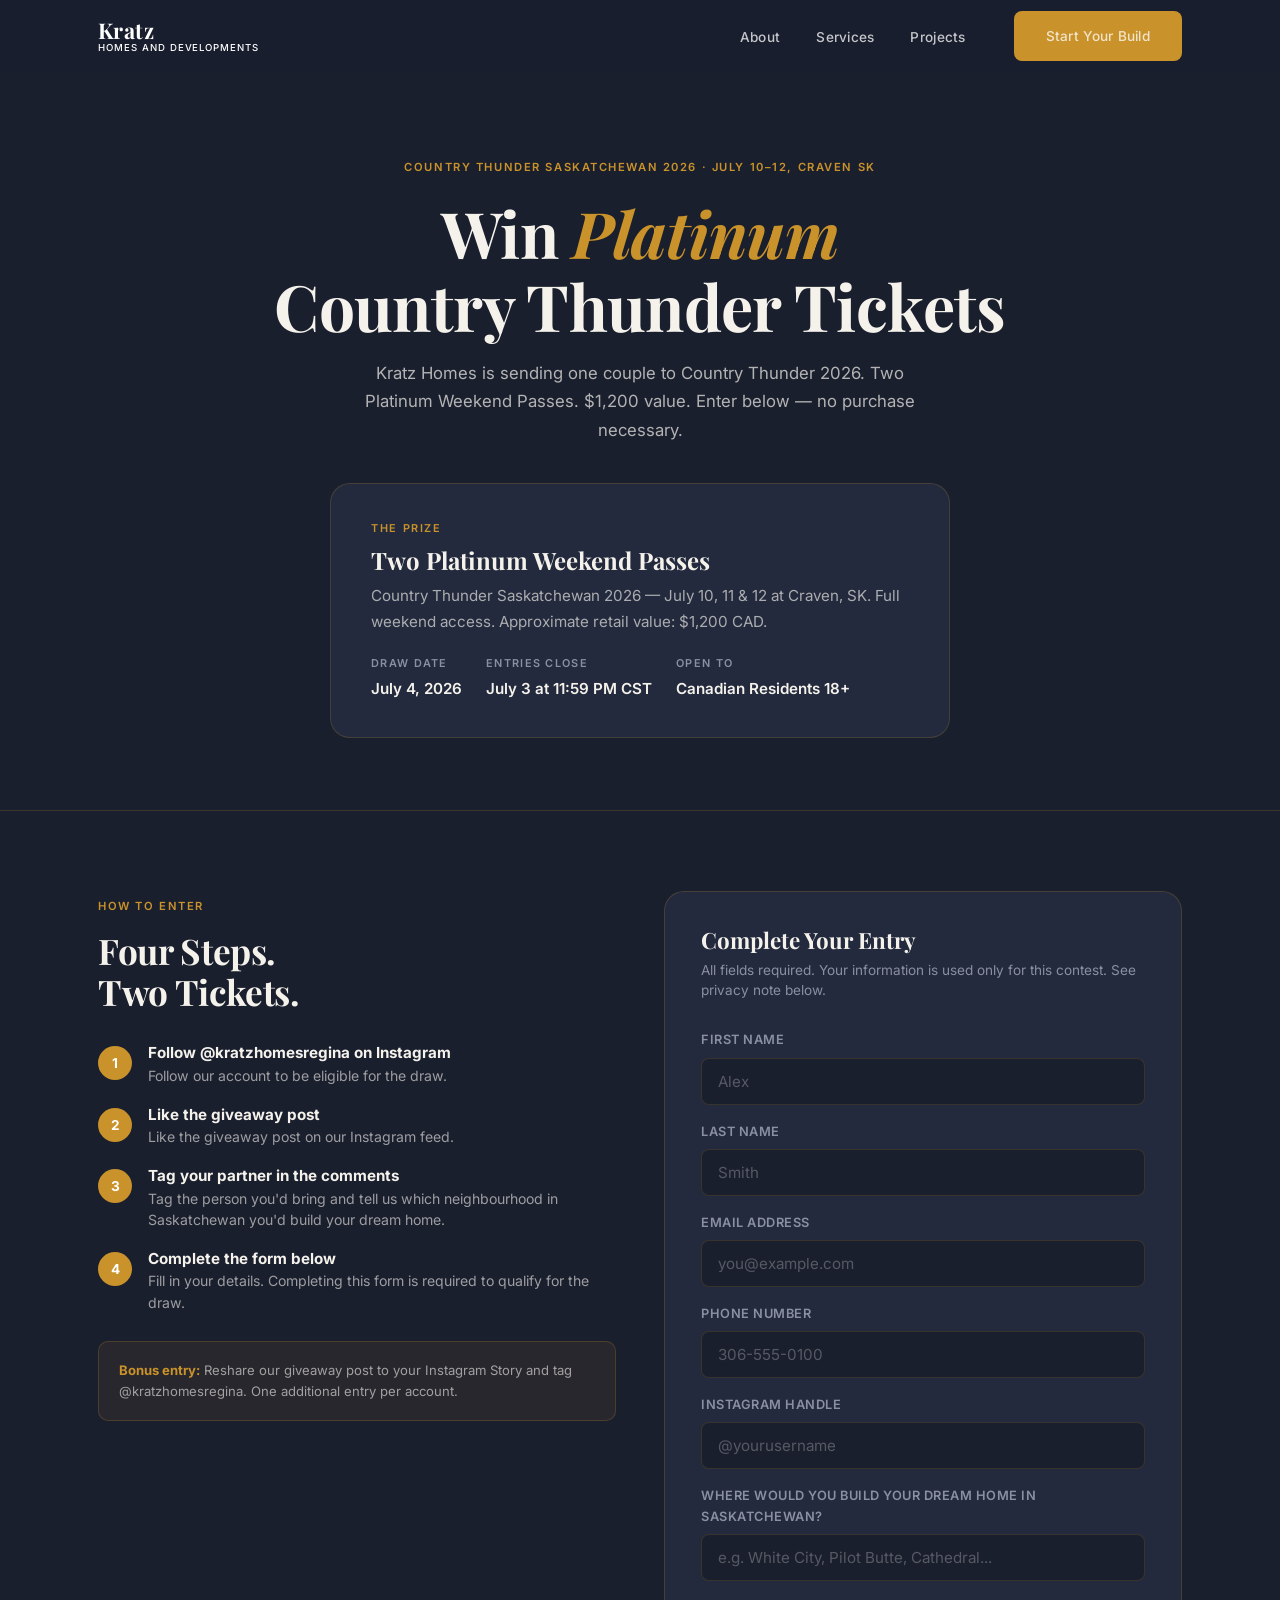
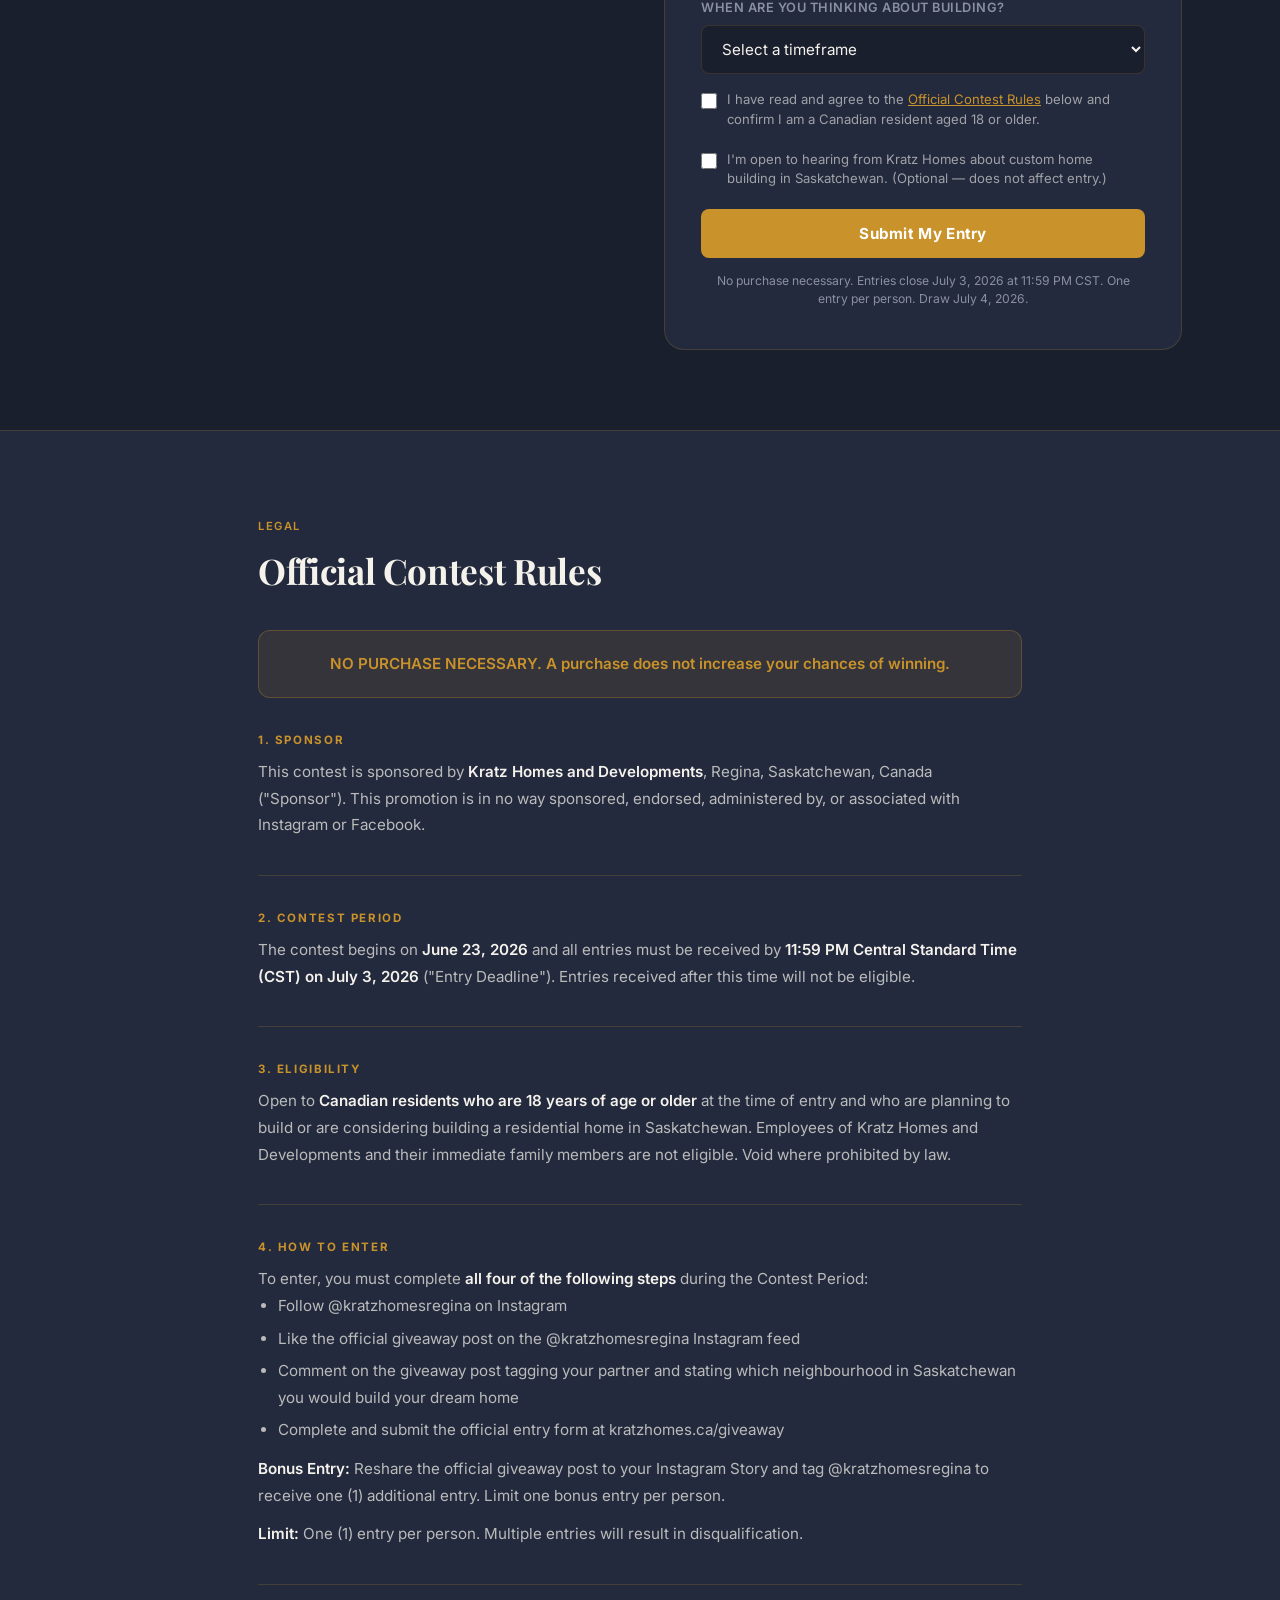
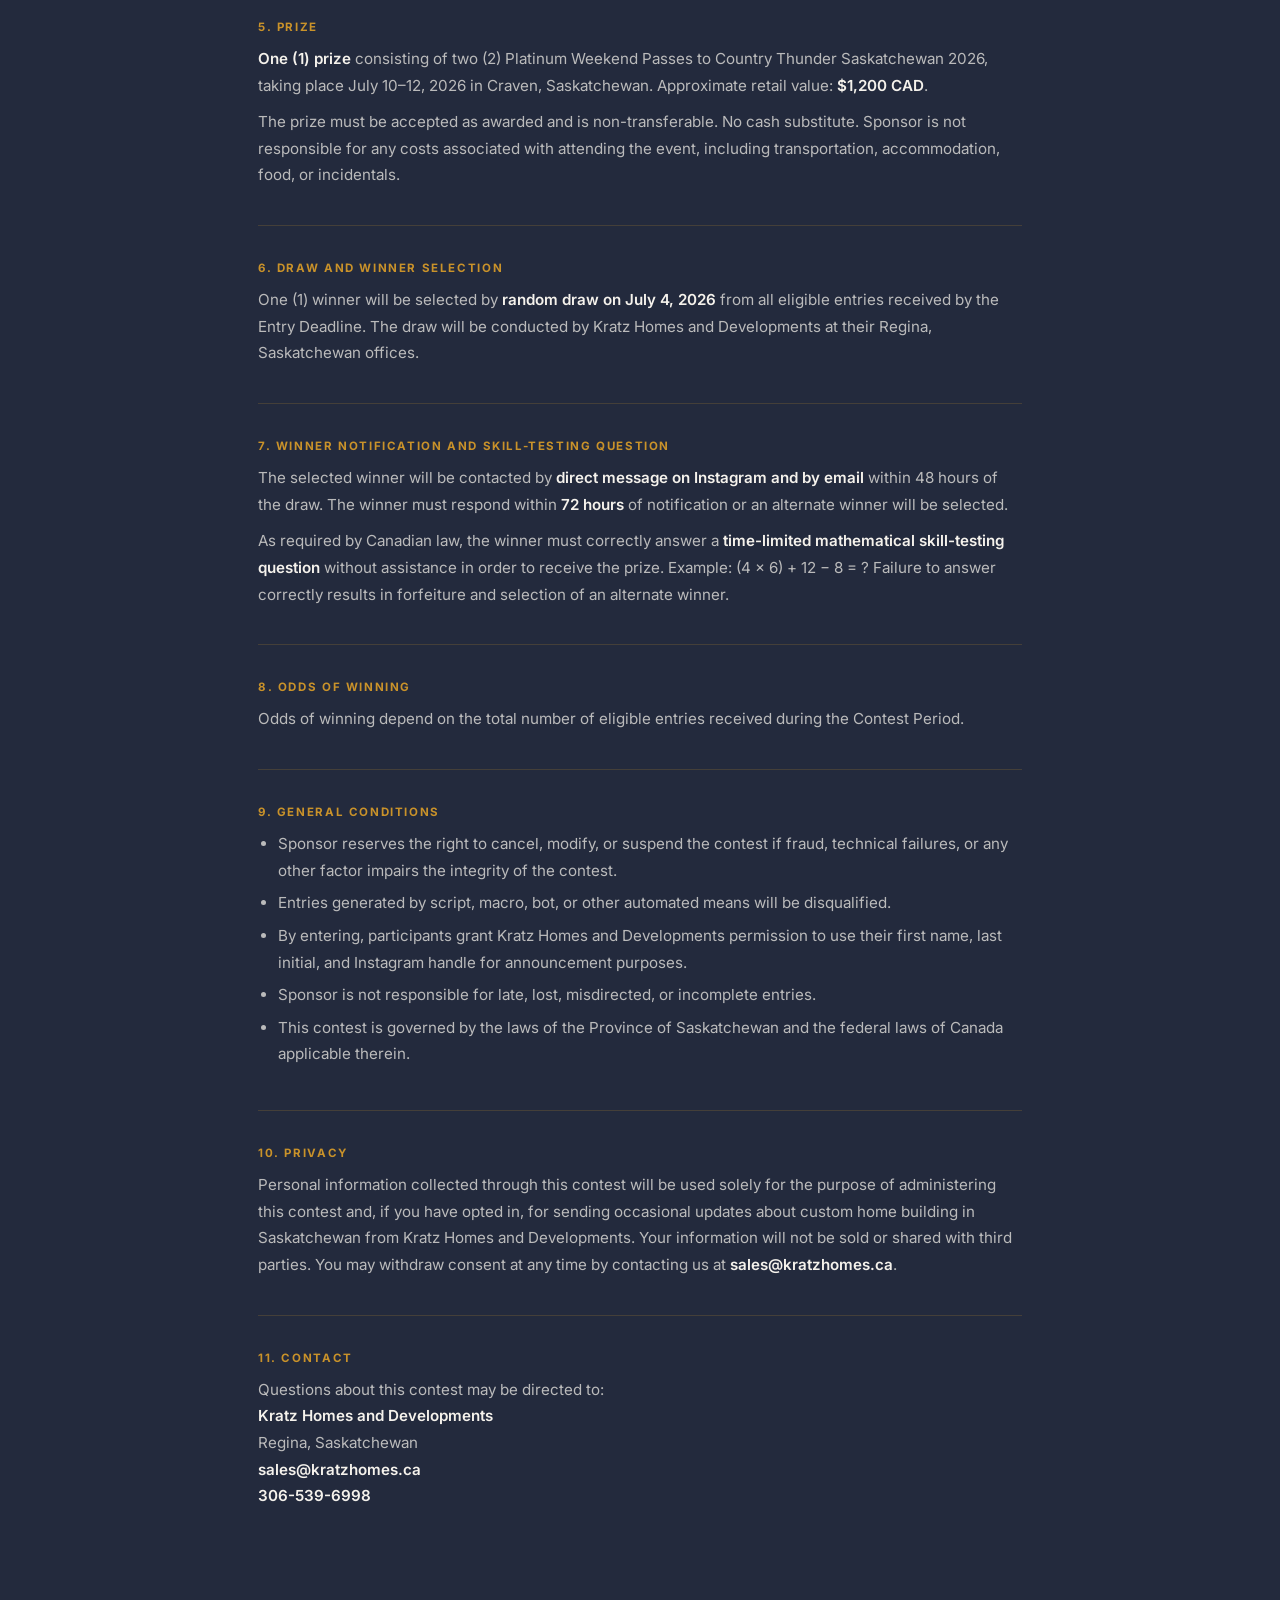
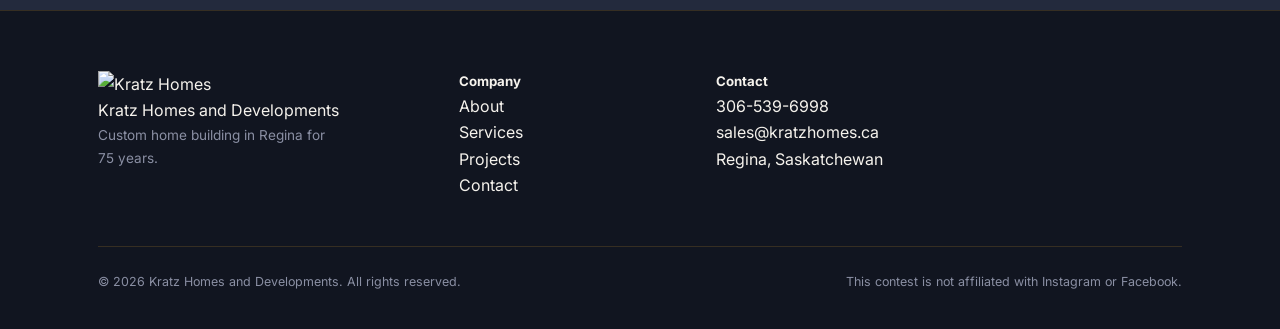
==== giveaway.html @ e19b1f2c "feat: giveaway contest rules page for kratzhomes.ca/giveaway Full Canadian contest rules page for Co" ====
<!DOCTYPE html>
<html lang="en">
<head>
  <meta charset="UTF-8">
  <meta name="viewport" content="width=device-width, initial-scale=1.0">
  <title>Country Thunder Giveaway — Official Contest Rules | Kratz Homes</title>
  <meta name="description" content="Official contest rules for the Kratz Homes Country Thunder 2026 Platinum Ticket Giveaway. Enter for a chance to win two Platinum Weekend Passes to Country Thunder Saskatchewan.">
  <meta name="robots" content="index, follow">
  <link rel="canonical" href="https://kratzhomes.ca/giveaway">

  <!-- Open Graph -->
  <meta property="og:type"        content="website">
  <meta property="og:url"         content="https://kratzhomes.ca/giveaway">
  <meta property="og:title"       content="Win Platinum Country Thunder Tickets — Kratz Homes Giveaway">
  <meta property="og:description" content="Enter for a chance to win two Platinum Weekend Passes to Country Thunder Saskatchewan 2026. Draw July 4. Open to anyone planning to build in Saskatchewan, 18+.">

  <!-- Fonts -->
  <link rel="preconnect" href="https://fonts.googleapis.com">
  <link rel="preconnect" href="https://fonts.gstatic.com" crossorigin>
  <link href="https://fonts.googleapis.com/css2?family=Playfair+Display:ital,wght@0,400;0,700;1,400&family=Inter:wght@400;500;600;700&display=swap" rel="stylesheet">

  <link rel="stylesheet" href="css/style.css">

  <style>
    /* ── PAGE-SPECIFIC OVERRIDES ── */

    .giveaway-hero {
      padding: calc(var(--nav-h) + 80px) 0 72px;
      background: var(--bg-dark);
      text-align: center;
      border-bottom: 1px solid var(--border-dark);
    }

    .giveaway-hero .eyebrow { margin-bottom: 1.2rem; }

    .giveaway-hero h1 {
      font-size: clamp(2.4rem, 5vw, 4rem);
      color: var(--text-light);
      margin-bottom: 1rem;
    }

    .giveaway-hero h1 em {
      color: var(--accent);
      font-style: italic;
    }

    .giveaway-hero .hero-sub {
      color: rgba(245, 242, 236, 0.7);
      max-width: 560px;
      margin: 0 auto 2.4rem;
      font-size: 1.05rem;
    }

    .prize-card {
      background: var(--bg-mid);
      border: 1px solid var(--border-dark);
      border-radius: var(--radius-lg);
      padding: 36px 40px;
      max-width: 620px;
      margin: 0 auto 0;
      text-align: left;
    }

    .prize-card-label {
      font-size: 0.68rem;
      font-weight: 600;
      letter-spacing: 0.15em;
      text-transform: uppercase;
      color: var(--accent);
      margin-bottom: 0.6rem;
    }

    .prize-card h3 {
      font-family: var(--font-serif);
      font-size: 1.5rem;
      color: var(--text-light);
      margin-bottom: 0.5rem;
    }

    .prize-card p {
      color: rgba(245, 242, 236, 0.65);
      font-size: 0.95rem;
      margin-bottom: 0;
    }

    .prize-meta {
      display: flex;
      gap: 24px;
      margin-top: 20px;
      flex-wrap: wrap;
    }

    .prize-meta-item {
      display: flex;
      flex-direction: column;
      gap: 3px;
    }

    .prize-meta-item .label {
      font-size: 0.68rem;
      font-weight: 600;
      letter-spacing: 0.12em;
      text-transform: uppercase;
      color: var(--text-muted);
    }

    .prize-meta-item .value {
      font-size: 0.95rem;
      font-weight: 600;
      color: var(--text-light);
    }

    /* ── ENTRY SECTION ── */

    .entry-section {
      padding: 80px 0;
      background: var(--bg-dark);
    }

    .entry-grid {
      display: grid;
      grid-template-columns: 1fr 1fr;
      gap: 48px;
      align-items: start;
    }

    @media (max-width: 700px) {
      .entry-grid { grid-template-columns: 1fr; gap: 40px; }
    }

    .entry-steps { }

    .entry-steps h2 {
      font-size: clamp(1.6rem, 3vw, 2.2rem);
      margin-bottom: 2rem;
    }

    .step-list {
      display: flex;
      flex-direction: column;
      gap: 20px;
    }

    .step-item {
      display: flex;
      gap: 16px;
      align-items: flex-start;
    }

    .step-num {
      width: 34px;
      height: 34px;
      border-radius: 50%;
      background: var(--accent);
      color: white;
      font-size: 0.85rem;
      font-weight: 700;
      display: flex;
      align-items: center;
      justify-content: center;
      flex-shrink: 0;
      margin-top: 2px;
    }

    .step-text h4 {
      font-size: 0.95rem;
      font-weight: 700;
      color: var(--text-light);
      margin-bottom: 3px;
    }

    .step-text p {
      font-size: 0.88rem;
      color: rgba(245, 242, 236, 0.6);
      line-height: 1.5;
    }

    /* ── FORM ── */

    .entry-form-wrap {
      background: var(--bg-mid);
      border: 1px solid var(--border-dark);
      border-radius: var(--radius-lg);
      padding: 36px 36px 40px;
    }

    .entry-form-wrap h3 {
      font-family: var(--font-serif);
      font-size: 1.4rem;
      color: var(--text-light);
      margin-bottom: 0.4rem;
    }

    .entry-form-wrap .form-sub {
      font-size: 0.85rem;
      color: var(--text-muted);
      margin-bottom: 1.8rem;
      line-height: 1.5;
    }

    .form-row {
      margin-bottom: 16px;
    }

    .form-row label {
      display: block;
      font-size: 0.8rem;
      font-weight: 600;
      letter-spacing: 0.04em;
      text-transform: uppercase;
      color: var(--text-muted);
      margin-bottom: 7px;
    }

    .form-row input,
    .form-row select,
    .form-row textarea {
      width: 100%;
      padding: 13px 16px;
      background: var(--bg-dark);
      border: 1px solid rgba(201, 146, 42, 0.18);
      border-radius: 8px;
      color: var(--text-light);
      font-family: var(--font-sans);
      font-size: 0.95rem;
      transition: border-color 0.2s;
      outline: none;
    }

    .form-row input:focus,
    .form-row select:focus,
    .form-row textarea:focus {
      border-color: var(--accent);
    }

    .form-row input::placeholder,
    .form-row textarea::placeholder {
      color: rgba(245, 242, 236, 0.28);
    }

    .form-row select option {
      background: var(--bg-dark);
      color: var(--text-light);
    }

    .form-row textarea {
      resize: vertical;
      min-height: 80px;
    }

    .form-check {
      display: flex;
      align-items: flex-start;
      gap: 10px;
      margin-bottom: 20px;
      margin-top: 4px;
    }

    .form-check input[type="checkbox"] {
      width: 16px;
      height: 16px;
      flex-shrink: 0;
      margin-top: 3px;
      accent-color: var(--accent);
    }

    .form-check label {
      font-size: 0.82rem;
      color: rgba(245, 242, 236, 0.6);
      line-height: 1.5;
      cursor: pointer;
    }

    .form-check label a {
      color: var(--accent);
      text-decoration: underline;
    }

    .form-submit {
      width: 100%;
      padding: 15px 24px;
      background: var(--accent);
      color: white;
      border-radius: 8px;
      font-family: var(--font-sans);
      font-size: 0.95rem;
      font-weight: 700;
      letter-spacing: 0.02em;
      cursor: pointer;
      border: none;
      transition: background 0.2s, transform 0.15s;
    }

    .form-submit:hover {
      background: var(--accent-dark);
      transform: translateY(-1px);
    }

    .form-disclaimer {
      font-size: 0.76rem;
      color: var(--text-muted);
      text-align: center;
      margin-top: 14px;
      line-height: 1.5;
    }

    /* ── RULES SECTION ── */

    .rules-section {
      padding: 80px 0 100px;
      background: var(--bg-mid);
      border-top: 1px solid var(--border-dark);
    }

    .rules-section h2 {
      font-size: clamp(1.6rem, 3vw, 2.2rem);
      margin-bottom: 2.4rem;
    }

    .rules-block {
      display: flex;
      flex-direction: column;
      gap: 36px;
    }

    .rule {
      padding-bottom: 36px;
      border-bottom: 1px solid var(--border-dark);
    }

    .rule:last-child {
      border-bottom: none;
      padding-bottom: 0;
    }

    .rule h4 {
      font-size: 0.72rem;
      font-weight: 700;
      letter-spacing: 0.14em;
      text-transform: uppercase;
      color: var(--accent);
      margin-bottom: 0.75rem;
    }

    .rule p,
    .rule ul {
      font-size: 0.95rem;
      color: rgba(245, 242, 236, 0.72);
      line-height: 1.75;
    }

    .rule ul {
      padding-left: 20px;
      list-style: disc;
    }

    .rule ul li { margin-bottom: 6px; }

    .rule strong {
      color: var(--text-light);
      font-weight: 600;
    }

    .no-purchase-banner {
      background: rgba(201, 146, 42, 0.1);
      border: 1px solid rgba(201, 146, 42, 0.3);
      border-radius: var(--radius);
      padding: 20px 24px;
      margin-bottom: 36px;
      text-align: center;
    }

    .no-purchase-banner p {
      font-size: 0.95rem;
      font-weight: 600;
      color: var(--accent);
      margin: 0;
    }
  </style>
</head>
<body>

<!-- ─── NAV ─────────────────────────────────────────────────────────────────── -->
<nav id="nav">
  <div class="nav-inner">
    <a href="index.html" class="nav-logo">
      <img src="images/logo-pyramid.png" alt="Kratz Homes" class="nav-logo-img">
      <div class="nav-logo-text">
        <span class="nav-logo-primary" style="color:white">Kratz</span>
        <span class="nav-logo-secondary" style="color:white">Homes and Developments</span>
      </div>
    </a>
    <ul class="nav-links">
      <li><a href="about.html">About</a></li>
      <li><a href="services.html">Services</a></li>
      <li><a href="projects.html">Projects</a></li>
      <li><a href="contact.html" class="btn btn--primary nav-cta">Start Your Build</a></li>
    </ul>
    <button class="hamburger" id="hamburger" aria-label="Menu">
      <span></span><span></span><span></span>
    </button>
  </div>
</nav>
<div class="mobile-menu" id="mobileMenu">
  <a href="about.html">About</a>
  <a href="services.html">Services</a>
  <a href="projects.html">Projects</a>
  <a href="contact.html" class="btn btn--primary">Start Your Build</a>
</div>

<!-- ─── HERO ─────────────────────────────────────────────────────────────────── -->
<section class="giveaway-hero">
  <div class="container">
    <div class="eyebrow">Country Thunder Saskatchewan 2026 · July 10–12, Craven SK</div>
    <h1>Win <em>Platinum</em><br>Country Thunder Tickets</h1>
    <p class="hero-sub">Kratz Homes is sending one couple to Country Thunder 2026. Two Platinum Weekend Passes. $1,200 value. Enter below — no purchase necessary.</p>

    <div class="prize-card">
      <div class="prize-card-label">The Prize</div>
      <h3>Two Platinum Weekend Passes</h3>
      <p>Country Thunder Saskatchewan 2026 — July 10, 11 &amp; 12 at Craven, SK. Full weekend access. Approximate retail value: $1,200 CAD.</p>
      <div class="prize-meta">
        <div class="prize-meta-item">
          <span class="label">Draw Date</span>
          <span class="value">July 4, 2026</span>
        </div>
        <div class="prize-meta-item">
          <span class="label">Entries Close</span>
          <span class="value">July 3 at 11:59 PM CST</span>
        </div>
        <div class="prize-meta-item">
          <span class="label">Open To</span>
          <span class="value">Canadian Residents 18+</span>
        </div>
      </div>
    </div>
  </div>
</section>

<!-- ─── ENTRY SECTION ─────────────────────────────────────────────────────────── -->
<section class="entry-section">
  <div class="container">
    <div class="entry-grid">

      <div class="entry-steps">
        <div class="eyebrow">How to Enter</div>
        <h2>Four Steps.<br>Two Tickets.</h2>
        <div class="step-list">
          <div class="step-item">
            <div class="step-num">1</div>
            <div class="step-text">
              <h4>Follow @kratzhomesregina on Instagram</h4>
              <p>Follow our account to be eligible for the draw.</p>
            </div>
          </div>
          <div class="step-item">
            <div class="step-num">2</div>
            <div class="step-text">
              <h4>Like the giveaway post</h4>
              <p>Like the giveaway post on our Instagram feed.</p>
            </div>
          </div>
          <div class="step-item">
            <div class="step-num">3</div>
            <div class="step-text">
              <h4>Tag your partner in the comments</h4>
              <p>Tag the person you'd bring and tell us which neighbourhood in Saskatchewan you'd build your dream home.</p>
            </div>
          </div>
          <div class="step-item">
            <div class="step-num">4</div>
            <div class="step-text">
              <h4>Complete the form below</h4>
              <p>Fill in your details. Completing this form is required to qualify for the draw.</p>
            </div>
          </div>
        </div>

        <div style="margin-top: 28px; padding: 18px 20px; background: rgba(201,146,42,0.08); border: 1px solid rgba(201,146,42,0.22); border-radius: 10px;">
          <p style="font-size: 0.82rem; color: rgba(245,242,236,0.6); margin: 0; line-height: 1.6;">
            <strong style="color: var(--accent);">Bonus entry:</strong> Reshare our giveaway post to your Instagram Story and tag @kratzhomesregina. One additional entry per account.
          </p>
        </div>
      </div>

      <div class="entry-form-wrap">
        <h3>Complete Your Entry</h3>
        <p class="form-sub">All fields required. Your information is used only for this contest. See privacy note below.</p>

        <form id="giveawayForm" action="#" method="POST">
          <div class="form-row">
            <label for="firstName">First Name</label>
            <input type="text" id="firstName" name="firstName" placeholder="Alex" required>
          </div>
          <div class="form-row">
            <label for="lastName">Last Name</label>
            <input type="text" id="lastName" name="lastName" placeholder="Smith" required>
          </div>
          <div class="form-row">
            <label for="email">Email Address</label>
            <input type="email" id="email" name="email" placeholder="you@example.com" required>
          </div>
          <div class="form-row">
            <label for="phone">Phone Number</label>
            <input type="tel" id="phone" name="phone" placeholder="306-555-0100">
          </div>
          <div class="form-row">
            <label for="instagram">Instagram Handle</label>
            <input type="text" id="instagram" name="instagram" placeholder="@yourusername" required>
          </div>
          <div class="form-row">
            <label for="neighbourhood">Where would you build your dream home in Saskatchewan?</label>
            <input type="text" id="neighbourhood" name="neighbourhood" placeholder="e.g. White City, Pilot Butte, Cathedral..." required>
          </div>
          <div class="form-row">
            <label for="buildTimeline">When are you thinking about building?</label>
            <select id="buildTimeline" name="buildTimeline" required>
              <option value="" disabled selected>Select a timeframe</option>
              <option value="within-1-year">Within the next year</option>
              <option value="1-2-years">1–2 years</option>
              <option value="2-5-years">2–5 years</option>
              <option value="exploring">Just exploring for now</option>
              <option value="relocating">Planning to relocate to Saskatchewan</option>
            </select>
          </div>

          <div class="form-check">
            <input type="checkbox" id="rules" name="rules" required>
            <label for="rules">I have read and agree to the <a href="#contest-rules">Official Contest Rules</a> below and confirm I am a Canadian resident aged 18 or older.</label>
          </div>

          <div class="form-check">
            <input type="checkbox" id="comms" name="comms">
            <label for="comms">I'm open to hearing from Kratz Homes about custom home building in Saskatchewan. (Optional — does not affect entry.)</label>
          </div>

          <button type="submit" class="form-submit">Submit My Entry</button>
          <p class="form-disclaimer">No purchase necessary. Entries close July 3, 2026 at 11:59 PM CST. One entry per person. Draw July 4, 2026.</p>
        </form>
      </div>

    </div>
  </div>
</section>

<!-- ─── OFFICIAL RULES ─────────────────────────────────────────────────────────── -->
<section class="rules-section" id="contest-rules">
  <div class="container--narrow">

    <div class="eyebrow">Legal</div>
    <h2>Official Contest Rules</h2>

    <div class="no-purchase-banner">
      <p>NO PURCHASE NECESSARY. A purchase does not increase your chances of winning.</p>
    </div>

    <div class="rules-block">

      <div class="rule">
        <h4>1. Sponsor</h4>
        <p>This contest is sponsored by <strong>Kratz Homes and Developments</strong>, Regina, Saskatchewan, Canada ("Sponsor"). This promotion is in no way sponsored, endorsed, administered by, or associated with Instagram or Facebook.</p>
      </div>

      <div class="rule">
        <h4>2. Contest Period</h4>
        <p>The contest begins on <strong>June 23, 2026</strong> and all entries must be received by <strong>11:59 PM Central Standard Time (CST) on July 3, 2026</strong> ("Entry Deadline"). Entries received after this time will not be eligible.</p>
      </div>

      <div class="rule">
        <h4>3. Eligibility</h4>
        <p>Open to <strong>Canadian residents who are 18 years of age or older</strong> at the time of entry and who are planning to build or are considering building a residential home in Saskatchewan. Employees of Kratz Homes and Developments and their immediate family members are not eligible. Void where prohibited by law.</p>
      </div>

      <div class="rule">
        <h4>4. How to Enter</h4>
        <p>To enter, you must complete <strong>all four of the following steps</strong> during the Contest Period:</p>
        <ul>
          <li>Follow @kratzhomesregina on Instagram</li>
          <li>Like the official giveaway post on the @kratzhomesregina Instagram feed</li>
          <li>Comment on the giveaway post tagging your partner and stating which neighbourhood in Saskatchewan you would build your dream home</li>
          <li>Complete and submit the official entry form at kratzhomes.ca/giveaway</li>
        </ul>
        <p style="margin-top:12px;"><strong>Bonus Entry:</strong> Reshare the official giveaway post to your Instagram Story and tag @kratzhomesregina to receive one (1) additional entry. Limit one bonus entry per person.</p>
        <p style="margin-top:12px;"><strong>Limit:</strong> One (1) entry per person. Multiple entries will result in disqualification.</p>
      </div>

      <div class="rule">
        <h4>5. Prize</h4>
        <p><strong>One (1) prize</strong> consisting of two (2) Platinum Weekend Passes to Country Thunder Saskatchewan 2026, taking place July 10–12, 2026 in Craven, Saskatchewan. Approximate retail value: <strong>$1,200 CAD</strong>.</p>
        <p style="margin-top:10px;">The prize must be accepted as awarded and is non-transferable. No cash substitute. Sponsor is not responsible for any costs associated with attending the event, including transportation, accommodation, food, or incidentals.</p>
      </div>

      <div class="rule">
        <h4>6. Draw and Winner Selection</h4>
        <p>One (1) winner will be selected by <strong>random draw on July 4, 2026</strong> from all eligible entries received by the Entry Deadline. The draw will be conducted by Kratz Homes and Developments at their Regina, Saskatchewan offices.</p>
      </div>

      <div class="rule">
        <h4>7. Winner Notification and Skill-Testing Question</h4>
        <p>The selected winner will be contacted by <strong>direct message on Instagram and by email</strong> within 48 hours of the draw. The winner must respond within <strong>72 hours</strong> of notification or an alternate winner will be selected.</p>
        <p style="margin-top:10px;">As required by Canadian law, the winner must correctly answer a <strong>time-limited mathematical skill-testing question</strong> without assistance in order to receive the prize. Example: (4 × 6) + 12 − 8 = ? Failure to answer correctly results in forfeiture and selection of an alternate winner.</p>
      </div>

      <div class="rule">
        <h4>8. Odds of Winning</h4>
        <p>Odds of winning depend on the total number of eligible entries received during the Contest Period.</p>
      </div>

      <div class="rule">
        <h4>9. General Conditions</h4>
        <ul>
          <li>Sponsor reserves the right to cancel, modify, or suspend the contest if fraud, technical failures, or any other factor impairs the integrity of the contest.</li>
          <li>Entries generated by script, macro, bot, or other automated means will be disqualified.</li>
          <li>By entering, participants grant Kratz Homes and Developments permission to use their first name, last initial, and Instagram handle for announcement purposes.</li>
          <li>Sponsor is not responsible for late, lost, misdirected, or incomplete entries.</li>
          <li>This contest is governed by the laws of the Province of Saskatchewan and the federal laws of Canada applicable therein.</li>
        </ul>
      </div>

      <div class="rule">
        <h4>10. Privacy</h4>
        <p>Personal information collected through this contest will be used solely for the purpose of administering this contest and, if you have opted in, for sending occasional updates about custom home building in Saskatchewan from Kratz Homes and Developments. Your information will not be sold or shared with third parties. You may withdraw consent at any time by contacting us at <strong>sales@kratzhomes.ca</strong>.</p>
      </div>

      <div class="rule">
        <h4>11. Contact</h4>
        <p>Questions about this contest may be directed to:<br>
        <strong>Kratz Homes and Developments</strong><br>
        Regina, Saskatchewan<br>
        <strong>sales@kratzhomes.ca</strong><br>
        <strong>306-539-6998</strong></p>
      </div>

    </div>
  </div>
</section>

<!-- ─── FOOTER ─────────────────────────────────────────────────────────────────── -->
<footer class="footer">
  <div class="container">
    <div class="footer-grid">
      <div class="footer-brand">
        <a href="index.html" class="footer-logo-link">
          <img src="images/logo-pyramid.png" alt="Kratz Homes" class="footer-logo-img">
          <div class="footer-logo-text">
            <span class="footer-logo-primary">Kratz</span>
            <span class="footer-logo-secondary">Homes and Developments</span>
          </div>
        </a>
        <p class="footer-tagline">Custom home building in Regina for 75 years.</p>
      </div>
      <div class="footer-links">
        <h5>Company</h5>
        <ul>
          <li><a href="about.html">About</a></li>
          <li><a href="services.html">Services</a></li>
          <li><a href="projects.html">Projects</a></li>
          <li><a href="contact.html">Contact</a></li>
        </ul>
      </div>
      <div class="footer-links">
        <h5>Contact</h5>
        <ul>
          <li><a href="tel:+13065396998">306-539-6998</a></li>
          <li><a href="mailto:sales@kratzhomes.ca">sales@kratzhomes.ca</a></li>
          <li>Regina, Saskatchewan</li>
        </ul>
      </div>
    </div>
    <div class="footer-bottom">
      <p>&copy; 2026 Kratz Homes and Developments. All rights reserved.</p>
      <p>This contest is not affiliated with Instagram or Facebook.</p>
    </div>
  </div>
</footer>

<script src="js/main.js"></script>
</body>
</html>
---- css/style.css ----
/* ─── GOOGLE FONTS ─────────────────────────────────────────────────────────── */
@import url('https://fonts.googleapis.com/css2?family=Playfair+Display:ital,wght@0,400;0,700;1,400&family=Inter:wght@400;500;600;700&display=swap');

/* ─── CSS VARIABLES ─────────────────────────────────────────────────────────── */
:root {
  --bg-dark:      #1A1F2E;
  --bg-mid:       #232A3D;
  --bg-light:     #F5F2EC;
  --bg-white:     #ffffff;
  --accent:       #C9922A;
  --accent-dark:  #A87420;
  --accent-light: rgba(201, 146, 42, 0.12);
  --text-dark:    #1A1F2E;
  --text-light:   #F5F2EC;
  --text-muted:   #8A8FA3;
  --text-muted-lt:#6B6760;
  --border-dark:  rgba(201, 146, 42, 0.2);
  --border-light: #E5E1DB;
  --shadow-sm:    0 1px 4px rgba(0,0,0,0.08);
  --shadow-md:    0 4px 16px rgba(0,0,0,0.10);
  --shadow-lg:    0 8px 32px rgba(0,0,0,0.14);
  --font-serif:   'Playfair Display', Georgia, serif;
  --font-sans:    'Inter', system-ui, -apple-system, sans-serif;
  --nav-h:        72px;
  --radius:       12px;
  --radius-lg:    20px;
}

/* ─── RESET ─────────────────────────────────────────────────────────────────── */
*, *::before, *::after { box-sizing: border-box; margin: 0; padding: 0; }
html { scroll-behavior: smooth; font-size: 16px; }
body {
  font-family: var(--font-sans);
  background: var(--bg-dark);
  color: var(--text-light);
  line-height: 1.65;
  overflow-x: hidden;
}
img { display: block; max-width: 100%; height: auto; }
a { color: inherit; text-decoration: none; }
ul { list-style: none; }
button { border: none; background: none; cursor: pointer; font-family: inherit; }

/* ─── TYPOGRAPHY ─────────────────────────────────────────────────────────────── */
h1, h2, h3, h4 { font-family: var(--font-serif); line-height: 1.15; font-weight: 700; }
h1 { font-size: clamp(2.8rem, 6vw, 5.2rem); letter-spacing: -0.01em; }
h2 { font-size: clamp(2rem, 4vw, 3rem); letter-spacing: -0.01em; }
h3 { font-size: clamp(1.3rem, 2.5vw, 1.75rem); }
h4 { font-size: 1.1rem; font-family: var(--font-sans); font-weight: 700; }
p  { font-size: 1rem; line-height: 1.7; }

.eyebrow {
  display: inline-block;
  font-family: var(--font-sans);
  font-size: 0.7rem;
  font-weight: 600;
  letter-spacing: 0.14em;
  text-transform: uppercase;
  color: var(--accent);
  margin-bottom: 1rem;
}

/* ─── LAYOUT ─────────────────────────────────────────────────────────────────── */
.container { max-width: 1140px; margin: 0 auto; padding: 0 28px; }
.container--narrow { max-width: 820px; margin: 0 auto; padding: 0 28px; }
section { position: relative; }

/* ─── BUTTONS ─────────────────────────────────────────────────────────────────── */
.btn {
  display: inline-flex;
  align-items: center;
  gap: 8px;
  padding: 14px 32px;
  border-radius: 8px;
  font-family: var(--font-sans);
  font-size: 0.9rem;
  font-weight: 600;
  letter-spacing: 0.01em;
  transition: all 0.2s ease;
  cursor: pointer;
  white-space: nowrap;
}
.btn--primary {
  background: var(--accent);
  color: white;
}
.btn--primary:hover {
  background: var(--accent-dark);
  transform: translateY(-1px);
  box-shadow: 0 6px 20px rgba(196, 122, 68, 0.35);
}
.btn--outline {
  background: transparent;
  color: var(--text-light);
  border: 1.5px solid rgba(255,255,255,0.35);
}
.btn--outline:hover {
  border-color: var(--accent);
  color: var(--accent);
  transform: translateY(-1px);
}
.btn--outline-dark {
  background: transparent;
  color: var(--text-dark);
  border: 1.5px solid var(--border-light);
}
.btn--outline-dark:hover {
  border-color: var(--accent);
  color: var(--accent);
  transform: translateY(-1px);
}

/* ─── NAV ─────────────────────────────────────────────────────────────────────── */
#nav {
  position: fixed;
  top: 0; left: 0; right: 0;
  height: var(--nav-h);
  z-index: 100;
  background: rgba(26, 31, 46, 0.85);
  transition: background 0.3s ease, box-shadow 0.3s ease, backdrop-filter 0.3s ease;
}
#nav.scrolled {
  background: rgba(26, 31, 46, 0.96);
  backdrop-filter: blur(12px);
  -webkit-backdrop-filter: blur(12px);
  box-shadow: 0 1px 0 rgba(196, 122, 68, 0.15);
}
.nav-inner {
  display: flex;
  align-items: center;
  justify-content: space-between;
  height: 100%;
  max-width: 1140px;
  margin: 0 auto;
  padding: 0 28px;
}
.nav-logo {
  display: flex;
  flex-direction: row;
  align-items: center;
  gap: 10px;
  line-height: 1;
}
.nav-logo-img {
  height: 54px;
  width: auto;
  display: none;
}
.nav-logo-text {
  display: flex;
  flex-direction: column;
  gap: 1px;
}
.nav-logo-primary {
  font-family: var(--font-serif);
  font-size: 1.35rem;
  font-weight: 700;
  color: white;
  letter-spacing: 0.02em;
}
.nav-logo-secondary {
  font-family: var(--font-sans);
  font-size: 0.6rem;
  font-weight: 500;
  letter-spacing: 0.1em;
  text-transform: uppercase;
  color: white;
}
.nav-links {
  display: flex;
  align-items: center;
  gap: 36px;
}
.nav-links a {
  font-size: 0.85rem;
  font-weight: 500;
  color: rgba(255,255,255,0.75);
  letter-spacing: 0.02em;
  transition: color 0.2s;
}
.nav-links a:hover { color: var(--accent); }
.nav-links a.active { color: var(--text-light); }
.nav-cta { margin-left: 12px; }
.hamburger {
  display: none;
  flex-direction: column;
  gap: 5px;
  width: 24px;
  cursor: pointer;
  padding: 4px;
}
.hamburger span {
  display: block;
  height: 2px;
  background: var(--text-light);
  border-radius: 2px;
  transition: all 0.3s ease;
}
.hamburger.open span:nth-child(1) { transform: translateY(7px) rotate(45deg); }
.hamburger.open span:nth-child(2) { opacity: 0; }
.hamburger.open span:nth-child(3) { transform: translateY(-7px) rotate(-45deg); }
.mobile-menu {
  display: none;
  position: fixed;
  top: var(--nav-h);
  left: 0; right: 0;
  background: var(--bg-dark);
  border-top: 1px solid var(--border-dark);
  padding: 24px 28px 32px;
  z-index: 99;
  flex-direction: column;
  gap: 20px;
}
.mobile-menu.open { display: flex; }
.mobile-menu a {
  font-size: 1.1rem;
  font-weight: 500;
  color: rgba(255,255,255,0.85);
  padding: 8px 0;
  border-bottom: 1px solid var(--border-dark);
}
.mobile-menu a:last-child { border-bottom: none; }
.mobile-menu .btn { width: fit-content; margin-top: 8px; }

/* ─── HERO (FULL PAGE) ─────────────────────────────────────────────────────── */
.hero {
  position: relative;
  height: 100vh;
  min-height: 640px;
  display: flex;
  align-items: center;
  overflow: hidden;
  background: var(--bg-dark);
}
.hero-bg {
  position: absolute;
  inset: 0;
  background:
    linear-gradient(160deg, #1e2535 0%, #2a3350 40%, #1a1f2e 100%);
  animation: kenburns 20s ease-in-out infinite alternate;
}
@keyframes kenburns {
  0%   { transform: scale(1) translate(0, 0); }
  100% { transform: scale(1.06) translate(-1%, -1%); }
}
.hero-arch-pattern {
  position: absolute;
  inset: 0;
  opacity: 0.04;
  background-image:
    repeating-linear-gradient(
      0deg,
      transparent,
      transparent 60px,
      rgba(196,122,68,0.6) 60px,
      rgba(196,122,68,0.6) 61px
    ),
    repeating-linear-gradient(
      90deg,
      transparent,
      transparent 60px,
      rgba(196,122,68,0.6) 60px,
      rgba(196,122,68,0.6) 61px
    );
}
.hero-overlay {
  position: absolute;
  inset: 0;
  background: linear-gradient(
    to top,
    rgba(26,31,46,0.92) 0%,
    rgba(26,31,46,0.4) 50%,
    rgba(26,31,46,0.2) 100%
  );
}
.hero-content {
  position: relative;
  z-index: 2;
  max-width: 820px;
  padding: 0 28px;
  margin: 0 auto;
  margin-top: var(--nav-h);
  text-align: center;
}
.hero-content h1 {
  color: var(--text-light);
  margin-bottom: 1.2rem;
}
.hero-content h1 em {
  font-style: italic;
  color: var(--accent);
}
.hero-sub {
  font-size: clamp(1rem, 1.8vw, 1.2rem);
  color: rgba(245,242,236,0.8);
  max-width: 580px;
  margin: 0 auto 2.4rem;
  line-height: 1.7;
}
.hero-ctas {
  display: flex;
  gap: 14px;
  justify-content: center;
  flex-wrap: wrap;
}
.hero-scroll {
  position: absolute;
  bottom: 36px;
  left: 50%;
  transform: translateX(-50%);
  display: flex;
  flex-direction: column;
  align-items: center;
  gap: 8px;
  z-index: 2;
}
.hero-scroll-line {
  width: 1px;
  height: 44px;
  background: linear-gradient(to bottom, var(--accent), transparent);
  animation: scrollpulse 2s ease-in-out infinite;
}
@keyframes scrollpulse {
  0%, 100% { opacity: 0.4; transform: scaleY(0.8); }
  50%       { opacity: 1;   transform: scaleY(1); }
}
.hero-scroll-label {
  font-size: 0.62rem;
  font-weight: 600;
  letter-spacing: 0.12em;
  text-transform: uppercase;
  color: var(--text-muted);
}

/* ─── PAGE HERO (INNER PAGES) ─────────────────────────────────────────────── */
.page-hero {
  padding: calc(var(--nav-h) + 80px) 28px 80px;
  background: var(--bg-dark);
  text-align: center;
  position: relative;
  overflow: hidden;
}
.page-hero::before {
  content: '';
  position: absolute;
  inset: 0;
  background: radial-gradient(ellipse at 50% 100%, rgba(196,122,68,0.06) 0%, transparent 70%);
}
.page-hero h1 { color: var(--text-light); position: relative; }
.page-hero .accent-word { color: var(--accent); }
.page-hero p {
  color: rgba(245,242,236,0.7);
  max-width: 540px;
  margin: 1rem auto 0;
  font-size: 1.1rem;
}

/* Contact hero gets light bg */
.page-hero--light {
  background: var(--bg-light);
}
.page-hero--light::before {
  background: radial-gradient(ellipse at 50% 0%, rgba(196,122,68,0.08) 0%, transparent 70%);
}
.page-hero--light h1 { color: var(--text-dark); }
.page-hero--light p  { color: var(--text-muted-lt); }

/* ─── TRUST BAR ─────────────────────────────────────────────────────────────── */
.trust-bar {
  background: var(--bg-mid);
  border-top: 1px solid var(--border-dark);
  border-bottom: 1px solid var(--border-dark);
  padding: 20px 0;
}
.trust-bar-inner {
  display: flex;
  align-items: center;
  justify-content: center;
  gap: 0;
  flex-wrap: wrap;
}
.trust-item {
  display: flex;
  flex-direction: column;
  align-items: center;
  padding: 8px 36px;
  border-right: 1px solid var(--border-dark);
}
.trust-item:last-child { border-right: none; }
.trust-value {
  font-family: var(--font-serif);
  font-size: 1.4rem;
  font-weight: 700;
  color: var(--accent);
  line-height: 1;
}
.trust-label {
  font-size: 0.7rem;
  font-weight: 500;
  letter-spacing: 0.06em;
  text-transform: uppercase;
  color: var(--text-muted);
  margin-top: 4px;
}

/* ─── SECTION WRAPPERS ─────────────────────────────────────────────────────── */
.section--dark  { background: var(--bg-dark);  padding: 100px 0; }
.section--mid   { background: var(--bg-mid);   padding: 100px 0; }
.section--light { background: var(--bg-light); padding: 100px 0; }
.section--white { background: var(--bg-white); padding: 100px 0; }

.section-header { text-align: center; margin-bottom: 64px; }
.section-header h2 { color: var(--text-light); margin-bottom: 1rem; }
.section-header h2.dark { color: var(--text-dark); }
.section-header p { color: var(--text-muted); max-width: 500px; margin: 0 auto; }
.section-header p.dark-muted { color: var(--text-muted-lt); }
.section-header .accent-rule {
  width: 40px;
  height: 2px;
  background: var(--accent);
  margin: 14px auto 0;
  border-radius: 2px;
}

/* ─── PROJECT CARDS ─────────────────────────────────────────────────────────── */
.projects-grid {
  display: grid;
  grid-template-columns: repeat(3, 1fr);
  gap: 20px;
}
.project-card {
  border-radius: var(--radius);
  overflow: hidden;
  background: var(--bg-mid);
  border: 1px solid var(--border-dark);
  transition: all 0.25s ease;
  cursor: pointer;
}
.project-card:hover {
  transform: translateY(-4px);
  border-color: var(--accent);
  box-shadow: 0 12px 36px rgba(196,122,68,0.15);
}
.project-card-img {
  height: 220px;
  background: linear-gradient(135deg, #232A3D 0%, #2D3552 100%);
  position: relative;
  overflow: hidden;
  display: flex;
  align-items: center;
  justify-content: center;
}
.project-card-img img {
  width: 100%;
  height: 100%;
  object-fit: cover;
  display: block;
  position: absolute;
  inset: 0;
  transition: transform 0.4s ease;
}
.project-card:hover .project-card-img img { transform: scale(1.04); }
.project-card-img::after {
  content: '';
  position: absolute;
  inset: 0;
  border-bottom: 2px solid var(--accent);
  opacity: 0;
  transition: opacity 0.25s;
  z-index: 1;
}
.project-card:hover .project-card-img::after { opacity: 1; }
.project-card-img-inner {
  width: 100%;
  height: 100%;
  background: linear-gradient(135deg, #1e2535 0%, #2d3a52 50%, #1a2030 100%);
  display: flex;
  flex-direction: column;
  align-items: center;
  justify-content: center;
  gap: 12px;
}
.project-card-img-icon {
  width: 52px;
  height: 52px;
  border: 1.5px solid var(--border-dark);
  border-radius: 50%;
  display: flex;
  align-items: center;
  justify-content: center;
}
.project-card-img-icon svg { width: 22px; height: 22px; opacity: 0.35; }
.project-card-img-label {
  font-size: 0.65rem;
  font-weight: 600;
  letter-spacing: 0.1em;
  text-transform: uppercase;
  color: var(--text-muted);
}
.project-card-body { padding: 20px 22px 22px; }
.project-card-badge {
  display: inline-block;
  font-size: 0.62rem;
  font-weight: 700;
  letter-spacing: 0.1em;
  text-transform: uppercase;
  color: var(--accent);
  background: var(--accent-light);
  border-radius: 100px;
  padding: 3px 10px;
  margin-bottom: 8px;
}
.project-card h4 {
  font-family: var(--font-serif);
  font-size: 1.05rem;
  font-weight: 700;
  color: var(--text-light);
  margin-bottom: 4px;
}
.project-card-location {
  font-size: 0.8rem;
  color: var(--text-muted);
}
.projects-link {
  text-align: center;
  margin-top: 44px;
}
.arrow-link {
  display: inline-flex;
  align-items: center;
  gap: 8px;
  font-size: 0.9rem;
  font-weight: 600;
  color: var(--accent);
  transition: gap 0.2s;
}
.arrow-link:hover { gap: 14px; }

/* ─── ABOUT TEASER ─────────────────────────────────────────────────────────── */
.about-teaser-grid {
  display: grid;
  grid-template-columns: 1fr 1fr;
  gap: 72px;
  align-items: center;
}
.about-teaser-copy { }
.about-teaser-copy p {
  color: var(--text-muted);
  margin-top: 1.2rem;
  line-height: 1.75;
}
.about-teaser-copy .arrow-link { margin-top: 2rem; }
.about-teaser-image {
  border-radius: var(--radius-lg);
  overflow: hidden;
  background: linear-gradient(145deg, #232A3D 0%, #2D3552 100%);
  aspect-ratio: 4/3;
  border: 1px solid var(--border-dark);
  display: flex;
  align-items: center;
  justify-content: center;
}
.placeholder-img-block {
  width: 100%;
  height: 100%;
  display: flex;
  flex-direction: column;
  align-items: center;
  justify-content: center;
  gap: 16px;
  padding: 32px;
  text-align: center;
}
.placeholder-img-block svg { width: 48px; height: 48px; opacity: 0.25; }
.placeholder-img-block span {
  font-size: 0.7rem;
  font-weight: 500;
  letter-spacing: 0.06em;
  color: var(--text-muted);
  text-transform: uppercase;
}

/* ─── SERVICES CARDS ─────────────────────────────────────────────────────────── */
.services-grid {
  display: grid;
  grid-template-columns: repeat(3, 1fr);
  gap: 20px;
}
.service-card {
  background: rgba(255,255,255,0.04);
  border: 1px solid var(--border-dark);
  border-radius: var(--radius);
  padding: 36px 32px;
  transition: all 0.25s ease;
}
.service-card:hover {
  background: rgba(201,146,42,0.06);
  border-color: var(--accent);
  transform: translateY(-3px);
}
.service-icon {
  width: calc(100% + 64px);
  margin: -36px -32px 24px -32px;
  height: 180px;
  border-radius: var(--radius) var(--radius) 0 0;
  overflow: hidden;
}
.service-icon img {
  width: 100%;
  height: 100%;
  object-fit: cover;
  object-position: center;
  display: block;
}
.service-card h3 {
  font-family: var(--font-sans);
  font-size: 1.05rem;
  font-weight: 700;
  color: var(--text-light);
  margin-bottom: 10px;
}
.service-card p { color: var(--text-muted); font-size: 0.9rem; }
.service-card .arrow-link { margin-top: 20px; font-size: 0.85rem; }

/* ─── PROCESS STEPS ─────────────────────────────────────────────────────────── */
.process-grid {
  display: grid;
  grid-template-columns: repeat(4, 1fr);
  gap: 2px;
  position: relative;
}
.process-grid::before {
  content: '';
  position: absolute;
  top: 28px;
  left: 12.5%;
  right: 12.5%;
  height: 1px;
  background: var(--border-dark);
  z-index: 0;
}
.process-step {
  padding: 0 20px;
  text-align: center;
  position: relative;
  z-index: 1;
}
.process-number {
  width: 56px;
  height: 56px;
  background: var(--bg-dark);
  border: 1px solid var(--border-dark);
  border-radius: 50%;
  display: flex;
  align-items: center;
  justify-content: center;
  margin: 0 auto 20px;
  font-family: var(--font-serif);
  font-size: 1.3rem;
  font-weight: 700;
  color: var(--accent);
}
.process-step h4 {
  font-size: 0.95rem;
  font-weight: 700;
  color: var(--text-light);
  margin-bottom: 8px;
}
.process-step p { font-size: 0.85rem; color: var(--text-muted); }

/* Process detail (services page) */
.process-detail-list { display: flex; flex-direction: column; gap: 32px; }
.process-detail-item {
  display: grid;
  grid-template-columns: 56px 1fr;
  gap: 24px;
  align-items: start;
}
.process-detail-num {
  width: 56px;
  height: 56px;
  background: var(--accent-light);
  border: 1px solid var(--border-dark);
  border-radius: 50%;
  display: flex;
  align-items: center;
  justify-content: center;
  font-family: var(--font-serif);
  font-size: 1.3rem;
  font-weight: 700;
  color: var(--accent);
  flex-shrink: 0;
}
.process-detail-copy h4 {
  font-size: 1rem;
  font-weight: 700;
  color: var(--text-dark);
  margin-bottom: 6px;
}
.process-detail-copy p { font-size: 0.9rem; color: var(--text-muted-lt); }

/* ─── TESTIMONIALS ─────────────────────────────────────────────────────────── */
.testimonials-grid {
  display: grid;
  grid-template-columns: repeat(3, 1fr);
  gap: 20px;
}
.testimonial-card {
  background: var(--bg-white);
  border: 1px solid var(--border-light);
  border-radius: var(--radius);
  padding: 32px 28px;
  box-shadow: var(--shadow-sm);
}
.testimonial-quote-mark {
  font-family: var(--font-serif);
  font-size: 4rem;
  line-height: 1;
  color: var(--accent);
  opacity: 0.35;
  margin-bottom: 8px;
}
.testimonial-card blockquote {
  font-size: 0.95rem;
  color: var(--text-dark);
  line-height: 1.7;
  font-style: italic;
  margin-bottom: 20px;
}
.testimonial-author {
  display: flex;
  align-items: center;
  gap: 12px;
}
.testimonial-avatar {
  width: 40px;
  height: 40px;
  border-radius: 50%;
  background: var(--accent-light);
  border: 1.5px solid var(--border-light);
  display: flex;
  align-items: center;
  justify-content: center;
  font-family: var(--font-serif);
  font-weight: 700;
  font-size: 0.85rem;
  color: var(--accent);
  flex-shrink: 0;
}
.testimonial-name { font-size: 0.85rem; font-weight: 700; color: var(--text-dark); }
.testimonial-type { font-size: 0.75rem; color: var(--text-muted-lt); }

/* ─── CTA BANNER ─────────────────────────────────────────────────────────────── */
.cta-banner {
  background: var(--bg-mid);
  border-top: 1px solid var(--border-dark);
  border-bottom: 1px solid var(--border-dark);
  padding: 80px 28px;
  text-align: center;
  position: relative;
  overflow: hidden;
}
.cta-banner::before {
  content: '';
  position: absolute;
  inset: 0;
  background: radial-gradient(ellipse at 50% 50%, rgba(196,122,68,0.07) 0%, transparent 65%);
}
.cta-banner h2 {
  color: var(--text-light);
  margin-bottom: 1rem;
  position: relative;
}
.cta-banner p {
  color: var(--text-muted);
  max-width: 480px;
  margin: 0 auto 2rem;
  position: relative;
}
.cta-banner .btn { position: relative; }

/* ─── FOOTER ─────────────────────────────────────────────────────────────────── */
footer {
  background: #111520;
  border-top: 1px solid var(--border-dark);
  padding: 60px 0 36px;
}
.footer-grid {
  display: grid;
  grid-template-columns: 1.5fr 1fr 1fr 1fr;
  gap: 48px;
  margin-bottom: 48px;
}
.footer-logo-wrap {
  display: inline-block;
  background: #ffffff;
  padding: 10px 14px;
  border-radius: 6px;
  margin-bottom: 14px;
}
.footer-logo {
  max-width: 190px;
  width: 100%;
  display: block;
}
.footer-brand p {
  font-size: 0.85rem;
  color: var(--text-muted);
  line-height: 1.7;
  max-width: 240px;
}
.footer-accent-line {
  width: 36px;
  height: 2px;
  background: var(--accent);
  border-radius: 2px;
  margin-bottom: 14px;
}
.footer-col h4 {
  font-size: 0.72rem;
  font-weight: 700;
  letter-spacing: 0.1em;
  text-transform: uppercase;
  color: var(--text-muted);
  margin-bottom: 16px;
}
.footer-col ul { display: flex; flex-direction: column; gap: 10px; }
.footer-col ul a {
  font-size: 0.87rem;
  color: rgba(255,255,255,0.6);
  transition: color 0.2s;
}
.footer-col ul a:hover { color: var(--accent); }
.footer-col address {
  font-style: normal;
  display: flex;
  flex-direction: column;
  gap: 8px;
}
.footer-col address a {
  font-size: 0.87rem;
  color: rgba(255,255,255,0.6);
  transition: color 0.2s;
}
.footer-col address a:hover { color: var(--accent); }
.footer-bottom {
  border-top: 1px solid var(--border-dark);
  padding-top: 24px;
  display: flex;
  align-items: center;
  justify-content: space-between;
  flex-wrap: wrap;
  gap: 12px;
}
.footer-bottom p { font-size: 0.78rem; color: var(--text-muted); }
.footer-bottom a { color: var(--accent); }
.social-icons {
  display: flex;
  gap: 12px;
}
.social-icon {
  width: 36px;
  height: 36px;
  border: 1px solid var(--border-dark);
  border-radius: 8px;
  display: flex;
  align-items: center;
  justify-content: center;
  color: var(--text-muted);
  transition: all 0.2s;
}
.social-icon:hover {
  border-color: var(--accent);
  color: var(--accent);
}
.social-icon svg { width: 16px; height: 16px; }

/* ─── SERVICE SECTION (full-bleed alternating) ─────────────────────────────── */
.service-section {
  padding: 80px 0;
  background: var(--bg-light);
}
.service-section + .service-section {
  border-top: 1px solid var(--border-light);
}
.service-section-inner {
  display: grid;
  grid-template-columns: 1fr 1fr;
  gap: 72px;
  align-items: center;
  max-width: 1140px;
  margin: 0 auto;
  padding: 0 28px;
}
.service-section-inner.reverse { direction: rtl; }
.service-section-inner.reverse > * { direction: ltr; }
.service-section-img {
  border-radius: var(--radius-lg);
  overflow: hidden;
  background: linear-gradient(145deg, #e8e3db 0%, #d5cfc6 100%);
  aspect-ratio: 5/4;
  display: flex;
  align-items: center;
  justify-content: center;
  border: 1px solid var(--border-light);
}
.service-section-img .placeholder-img-block svg { opacity: 0.2; }
.service-section-img .placeholder-img-block span { color: var(--text-muted-lt); }
.service-section-img img { width: 100%; height: 100%; object-fit: cover; display: block; }
.service-section-copy { }
.service-section-copy h2 { color: var(--text-dark); margin-bottom: 1rem; }
.service-section-copy p { color: var(--text-muted-lt); margin-bottom: 1rem; }
.service-feature-list {
  display: flex;
  flex-direction: column;
  gap: 8px;
  margin: 1.5rem 0;
}
.service-feature-item {
  display: flex;
  align-items: flex-start;
  gap: 10px;
  font-size: 0.9rem;
  color: var(--text-dark);
}
.service-feature-item::before {
  content: '';
  width: 6px;
  height: 6px;
  background: var(--accent);
  border-radius: 50%;
  flex-shrink: 0;
  margin-top: 7px;
}

/* ─── FAQ ACCORDION ─────────────────────────────────────────────────────────── */
.faq-list { display: flex; flex-direction: column; gap: 8px; }
.faq-item {
  border: 1px solid var(--border-light);
  border-radius: var(--radius);
  background: var(--bg-white);
  overflow: hidden;
}
.faq-question {
  width: 100%;
  display: flex;
  align-items: center;
  justify-content: space-between;
  padding: 20px 24px;
  text-align: left;
  font-family: var(--font-sans);
  font-size: 0.95rem;
  font-weight: 600;
  color: var(--text-dark);
  cursor: pointer;
  transition: color 0.2s;
  background: none;
}
.faq-question:hover { color: var(--accent); }
.faq-question.open { color: var(--accent); }
.faq-chevron {
  width: 20px;
  height: 20px;
  flex-shrink: 0;
  transition: transform 0.3s ease;
}
.faq-question.open .faq-chevron { transform: rotate(180deg); }
.faq-answer {
  max-height: 0;
  overflow: hidden;
  transition: max-height 0.35s ease, padding 0.35s ease;
  padding: 0 24px;
}
.faq-answer.open {
  max-height: 300px;
  padding: 0 24px 20px;
}
.faq-answer p { font-size: 0.9rem; color: var(--text-muted-lt); line-height: 1.7; }

/* ─── PORTFOLIO FILTER ─────────────────────────────────────────────────────── */
.filter-bar {
  display: flex;
  gap: 8px;
  justify-content: center;
  flex-wrap: wrap;
  margin-bottom: 40px;
}
.filter-btn {
  padding: 8px 20px;
  border-radius: 100px;
  font-size: 0.82rem;
  font-weight: 600;
  color: var(--text-muted);
  border: 1px solid var(--border-dark);
  background: transparent;
  transition: all 0.2s;
  cursor: pointer;
}
.filter-btn:hover { border-color: var(--accent); color: var(--accent); }
.filter-btn.active {
  background: var(--accent);
  border-color: var(--accent);
  color: white;
}

/* ─── LIGHTBOX ─────────────────────────────────────────────────────────────── */
.lightbox-overlay {
  position: fixed;
  inset: 0;
  background: rgba(10, 12, 18, 0.94);
  z-index: 200;
  display: none;
  align-items: center;
  justify-content: center;
  padding: 24px;
  backdrop-filter: blur(6px);
}
.lightbox-overlay.open { display: flex; }
.lightbox-box {
  background: var(--bg-mid);
  border: 1px solid var(--border-dark);
  border-radius: var(--radius-lg);
  max-width: 720px;
  width: 100%;
  overflow: hidden;
}
.lightbox-img-area {
  height: 340px;
  background: linear-gradient(145deg, #232A3D 0%, #2D3552 100%);
  display: flex;
  align-items: center;
  justify-content: center;
  position: relative;
}
.lightbox-img-area img { width: 100%; height: 100%; object-fit: cover; }
.lb-prev, .lb-next {
  position: absolute;
  top: 50%; transform: translateY(-50%);
  width: 40px; height: 40px;
  background: rgba(26,31,46,0.75);
  border-radius: 50%;
  border: 1px solid rgba(255,255,255,0.15);
  display: flex; align-items: center; justify-content: center;
  cursor: pointer; color: #fff; z-index: 2;
  transition: background 0.2s;
}
.lb-prev:hover, .lb-next:hover { background: rgba(201,146,42,0.85); }
.lb-prev { left: 12px; }
.lb-next { right: 12px; }
.lb-prev svg, .lb-next svg { width: 18px; height: 18px; }
.lb-counter {
  position: absolute; bottom: 10px; left: 50%; transform: translateX(-50%);
  background: rgba(26,31,46,0.7); color: #fff;
  font-size: 0.75rem; padding: 3px 10px; border-radius: 20px;
  letter-spacing: 0.05em; z-index: 2;
}
.lightbox-close {
  position: absolute;
  top: 16px; right: 16px;
  width: 36px; height: 36px;
  background: rgba(26,31,46,0.8);
  border-radius: 50%;
  border: 1px solid var(--border-dark);
  display: flex;
  align-items: center;
  justify-content: center;
  cursor: pointer;
  color: var(--text-light);
  transition: background 0.2s;
}
.lightbox-close:hover { background: var(--accent); }
.lightbox-close svg { width: 16px; height: 16px; }
.lightbox-content { padding: 28px 32px 32px; }
.lightbox-badge {
  display: inline-block;
  font-size: 0.62rem;
  font-weight: 700;
  letter-spacing: 0.1em;
  text-transform: uppercase;
  color: var(--accent);
  background: var(--accent-light);
  border-radius: 100px;
  padding: 3px 10px;
  margin-bottom: 10px;
}
.lightbox-content h3 { color: var(--text-light); margin-bottom: 10px; }
.lightbox-content p  { color: var(--text-muted); font-size: 0.9rem; line-height: 1.65; }
.lightbox-meta {
  display: flex;
  gap: 20px;
  margin-top: 16px;
  padding-top: 16px;
  border-top: 1px solid var(--border-dark);
}
.lightbox-meta-item { font-size: 0.8rem; color: var(--text-muted); }
.lightbox-meta-item strong { color: var(--text-light); display: block; margin-bottom: 2px; }

/* ─── CONTACT FORM ─────────────────────────────────────────────────────────── */
.contact-grid {
  display: grid;
  grid-template-columns: 1.1fr 1fr;
  gap: 60px;
  align-items: start;
}
.form-group { margin-bottom: 20px; }
.form-group label {
  display: block;
  font-size: 0.8rem;
  font-weight: 600;
  color: var(--text-muted-lt);
  letter-spacing: 0.04em;
  margin-bottom: 7px;
  text-transform: uppercase;
}
.form-group input,
.form-group select,
.form-group textarea {
  width: 100%;
  padding: 13px 16px;
  background: var(--bg-white);
  border: 1.5px solid var(--border-light);
  border-radius: 8px;
  font-family: var(--font-sans);
  font-size: 0.95rem;
  color: var(--text-dark);
  transition: border-color 0.2s;
  outline: none;
}
.form-group input:focus,
.form-group select:focus,
.form-group textarea:focus { border-color: var(--accent); }
.form-group textarea { resize: vertical; min-height: 130px; }
.form-group select { cursor: pointer; appearance: none; }
.form-submit-btn {
  width: 100%;
  padding: 16px;
  background: var(--accent);
  color: white;
  border-radius: 8px;
  font-family: var(--font-sans);
  font-size: 1rem;
  font-weight: 700;
  cursor: pointer;
  border: none;
  transition: all 0.2s ease;
}
.form-submit-btn:hover {
  background: var(--accent-dark);
  transform: translateY(-1px);
  box-shadow: 0 6px 20px rgba(196,122,68,0.35);
}
.form-status {
  margin-top: 12px;
  padding: 12px 16px;
  border-radius: 8px;
  font-size: 0.9rem;
  display: none;
}
.form-status.success {
  background: rgba(45, 106, 79, 0.12);
  color: #2d6a4f;
  border: 1px solid rgba(45, 106, 79, 0.3);
  display: block;
}
.form-status.error {
  background: rgba(212, 81, 43, 0.1);
  color: #c0451e;
  border: 1px solid rgba(212, 81, 43, 0.25);
  display: block;
}
.contact-info { }
.contact-info-block {
  background: var(--bg-dark);
  border-radius: var(--radius-lg);
  padding: 36px 32px;
  margin-bottom: 24px;
}
.contact-info-item {
  display: flex;
  gap: 16px;
  align-items: flex-start;
  margin-bottom: 24px;
}
.contact-info-item:last-child { margin-bottom: 0; }
.contact-info-icon {
  width: 40px;
  height: 40px;
  background: var(--accent-light);
  border-radius: 10px;
  display: flex;
  align-items: center;
  justify-content: center;
  flex-shrink: 0;
}
.contact-info-icon svg { width: 18px; height: 18px; color: var(--accent); }
.contact-info-label {
  font-size: 0.7rem;
  font-weight: 600;
  letter-spacing: 0.08em;
  text-transform: uppercase;
  color: var(--text-muted);
  margin-bottom: 3px;
}
.contact-info-value {
  font-size: 0.95rem;
  color: var(--text-light);
  font-weight: 500;
}
.contact-info-value a { color: var(--accent); }
.what-happens-next { }
.what-happens-next h4 {
  font-size: 0.75rem;
  font-weight: 700;
  letter-spacing: 0.1em;
  text-transform: uppercase;
  color: var(--text-muted-lt);
  margin-bottom: 16px;
}
.next-steps { display: flex; flex-direction: column; gap: 16px; }
.next-step {
  display: flex;
  gap: 16px;
  align-items: flex-start;
}
.next-step-num {
  width: 28px;
  height: 28px;
  background: var(--accent-light);
  border-radius: 50%;
  display: flex;
  align-items: center;
  justify-content: center;
  font-size: 0.78rem;
  font-weight: 700;
  color: var(--accent);
  flex-shrink: 0;
  margin-top: 1px;
}
.next-step p { font-size: 0.88rem; color: var(--text-muted-lt); }

/* ─── ABOUT PAGE SPECIFIC ─────────────────────────────────────────────────── */
.origin-grid {
  display: grid;
  grid-template-columns: 200px 1fr;
  gap: 60px;
  align-items: start;
}
.origin-year {
  font-family: var(--font-serif);
  font-size: 7rem;
  font-weight: 700;
  color: var(--accent);
  line-height: 0.9;
  opacity: 0.9;
}
.origin-copy h2 { color: var(--text-dark); margin-bottom: 1rem; }
.origin-copy p { color: var(--text-muted-lt); margin-bottom: 1rem; font-size: 1rem; }
.origin-copy p:last-child { margin-bottom: 0; }
.meet-alex-grid {
  display: grid;
  grid-template-columns: 280px 1fr;
  gap: 48px;
  align-items: center;
}
.meet-alex-photo {
  border-radius: var(--radius);
  overflow: hidden;
  background: linear-gradient(145deg, #232A3D 0%, #2D3552 100%);
  aspect-ratio: 3/4;
  border: 1px solid var(--border-dark);
  display: flex;
  align-items: center;
  justify-content: center;
}
.meet-alex-copy h2 { color: var(--text-light); margin-bottom: 1rem; }
.meet-alex-copy p { color: var(--text-muted); margin-bottom: 1rem; }
.values-grid {
  display: grid;
  grid-template-columns: repeat(4, 1fr);
  gap: 24px;
}
.value-card {
  text-align: center;
  padding: 36px 24px;
  border: 1px solid var(--border-dark);
  border-radius: var(--radius);
  background: rgba(255,255,255,0.02);
}
.value-icon {
  font-size: 2rem;
  margin-bottom: 14px;
}
.value-card h4 {
  font-size: 0.95rem;
  font-weight: 700;
  color: var(--text-light);
  margin-bottom: 8px;
  font-family: var(--font-sans);
}
.value-card p { font-size: 0.83rem; color: var(--text-muted); }
.team-grid {
  display: grid;
  grid-template-columns: repeat(3, 1fr);
  gap: 24px;
}
.team-card {
  background: var(--bg-mid);
  border: 1px solid var(--border-dark);
  border-radius: var(--radius);
  overflow: hidden;
}
.team-card-photo {
  height: 280px;
  background: linear-gradient(145deg, #1e2535 0%, #2d3a52 100%);
  overflow: hidden;
}
.team-card-photo img {
  display: block;
  width: 100%;
  height: 100%;
}
.team-card-photo-inner {
  width: 80px;
  height: 80px;
  border-radius: 50%;
  background: var(--accent-light);
  border: 2px solid var(--border-dark);
  display: flex;
  align-items: center;
  justify-content: center;
}
.team-card-photo-inner svg { width: 36px; height: 36px; opacity: 0.3; }
.team-card-body { padding: 20px 22px; }
.team-card h4 {
  font-size: 0.95rem;
  color: var(--text-light);
  margin-bottom: 4px;
  font-family: var(--font-sans);
  font-weight: 700;
}
.team-card p { font-size: 0.8rem; color: var(--text-muted); }
.certifications-row {
  display: flex;
  gap: 20px;
  flex-wrap: wrap;
  justify-content: center;
}
.cert-badge {
  display: flex;
  align-items: center;
  gap: 12px;
  background: rgba(255,255,255,0.04);
  border: 1px solid var(--border-dark);
  border-radius: var(--radius);
  padding: 16px 24px;
}
.cert-icon {
  width: 36px;
  height: 36px;
  background: var(--accent-light);
  border-radius: 8px;
  display: flex;
  align-items: center;
  justify-content: center;
  font-size: 1.1rem;
}
.cert-badge h5 {
  font-size: 0.82rem;
  font-weight: 700;
  color: var(--text-light);
  font-family: var(--font-sans);
}
.cert-badge p { font-size: 0.72rem; color: var(--text-muted); }

/* ─── FILM GRAIN TEXTURE ────────────────────────────────────────────────────── */
.section--dark::before,
.section--mid::before {
  content: '';
  position: absolute;
  inset: 0;
  pointer-events: none;
  opacity: 0.03;
  background-image: url("data:image/svg+xml,%3Csvg viewBox='0 0 200 200' xmlns='http://www.w3.org/2000/svg'%3E%3Cfilter id='n'%3E%3CfeTurbulence type='fractalNoise' baseFrequency='0.85' numOctaves='4' stitchTiles='stitch'/%3E%3C/filter%3E%3Crect width='100%25' height='100%25' filter='url(%23n)'/%3E%3C/svg%3E");
  background-size: 180px 180px;
  z-index: 0;
}
.hero::after,
.cta-banner::after {
  content: '';
  position: absolute;
  inset: 0;
  pointer-events: none;
  opacity: 0.03;
  background-image: url("data:image/svg+xml,%3Csvg viewBox='0 0 200 200' xmlns='http://www.w3.org/2000/svg'%3E%3Cfilter id='n'%3E%3CfeTurbulence type='fractalNoise' baseFrequency='0.85' numOctaves='4' stitchTiles='stitch'/%3E%3C/filter%3E%3Crect width='100%25' height='100%25' filter='url(%23n)'/%3E%3C/svg%3E");
  background-size: 180px 180px;
  z-index: 1;
}

/* ─── HERO AMBIENT GLOW ──────────────────────────────────────────────────────── */
.hero-glow {
  position: absolute;
  top: -25%;
  right: -10%;
  width: 60vw;
  height: 60vw;
  border-radius: 50%;
  background: radial-gradient(circle, rgba(196,122,68,0.09) 0%, transparent 65%);
  animation: hero-breathe 10s ease-in-out infinite;
  pointer-events: none;
  z-index: 1;
}
.hero-glow-2 {
  position: absolute;
  bottom: -20%;
  left: -8%;
  width: 45vw;
  height: 45vw;
  border-radius: 50%;
  background: radial-gradient(circle, rgba(50,80,180,0.06) 0%, transparent 65%);
  animation: hero-breathe 14s ease-in-out infinite reverse;
  pointer-events: none;
  z-index: 1;
}
@keyframes hero-breathe {
  0%, 100% { transform: scale(1); opacity: 1; }
  50%       { transform: scale(1.2); opacity: 0.5; }
}

/* ─── VIDEO HERO ─────────────────────────────────────────────────────────────── */
.hero-video {
  position: absolute;
  inset: 0;
  width: 100%;
  height: 100%;
  object-fit: cover;
  z-index: 0;
  opacity: 0;
  transition: opacity 1s ease;
}
.hero.has-video .hero-video { opacity: 1; }
.hero.has-video .hero-bg    { opacity: 0; transition: opacity 1s ease; }
.hero.has-video .hero-arch-pattern { opacity: 0; }
.hero.has-video .hero-glow,
.hero.has-video .hero-glow-2 { opacity: 0; }

/* ─── HERO Z-PATTERN (LEFT-ALIGNED) ─────────────────────────────────────────── */
.hero-content {
  text-align: left;
  margin-left: max(28px, 8%);
  margin-right: auto;
  max-width: 560px;
}
.hero-sub  { margin-left: 0; margin-right: 0; }
.hero-ctas { justify-content: flex-start; }
@media (max-width: 768px) {
  .hero-content {
    text-align: center;
    margin-left: auto;
    max-width: 820px;
  }
  .hero-sub  { margin: 0 auto 2.4rem; }
  .hero-ctas { justify-content: center; }
}

/* ─── SCROLL REVEAL ─────────────────────────────────────────────────────────── */
.reveal {
  opacity: 0;
  transform: translateY(24px);
  transition: opacity 0.6s ease, transform 0.6s ease;
}
.reveal.visible {
  opacity: 1;
  transform: translateY(0);
}
.reveal-delay-1 { transition-delay: 0.1s; }
.reveal-delay-2 { transition-delay: 0.2s; }
.reveal-delay-3 { transition-delay: 0.3s; }
.reveal-delay-4 { transition-delay: 0.4s; }

/* ─── RESPONSIVE ─────────────────────────────────────────────────────────────── */
@media (max-width: 1024px) {
  .projects-grid,
  .testimonials-grid { grid-template-columns: repeat(2, 1fr); }
  .process-grid { grid-template-columns: repeat(2, 1fr); gap: 32px; }
  .process-grid::before { display: none; }
  .footer-grid { grid-template-columns: 1fr 1fr; }
  .values-grid { grid-template-columns: repeat(2, 1fr); }
}

@media (max-width: 768px) {
  .nav-links { display: none; }
  .hamburger { display: flex; }
  .section--dark, .section--mid, .section--light, .section--white { padding: 72px 0; }
  .about-teaser-grid,
  .service-section-inner,
  .service-section-inner.reverse { grid-template-columns: 1fr; gap: 36px; direction: ltr; }
  .service-section-inner.reverse > * { direction: ltr; }
  .about-teaser-image { max-width: 100%; }
  .services-grid { grid-template-columns: 1fr; }
  .projects-grid { grid-template-columns: 1fr; }
  .testimonials-grid { grid-template-columns: 1fr; }
  .contact-grid { grid-template-columns: 1fr; }
  .team-grid { grid-template-columns: 1fr; }
  .origin-grid { grid-template-columns: 1fr; gap: 20px; }
  .origin-year { font-size: 5rem; }
  .meet-alex-grid { grid-template-columns: 1fr; }
  .meet-alex-photo { max-width: 260px; }
  .values-grid { grid-template-columns: 1fr 1fr; }
  .footer-grid { grid-template-columns: 1fr; gap: 32px; }
  .trust-bar-inner { flex-direction: column; gap: 0; }
  .trust-item { border-right: none; border-bottom: 1px solid var(--border-dark); width: 100%; }
  .trust-item:last-child { border-bottom: none; }
  .hero-ctas { flex-direction: column; align-items: center; }
  .certifications-row { flex-direction: column; }
}

@media (max-width: 480px) {
  .values-grid { grid-template-columns: 1fr; }
  .footer-bottom { flex-direction: column; text-align: center; }
  .process-grid { grid-template-columns: 1fr; }
}

/* ─── PREVIEW FEEDBACK WIDGET ────────────────────────────────────────────────── */
.preview-banner {
  position: fixed;
  bottom: 0; left: 0; right: 0;
  z-index: 9999;
  background: var(--accent);
  color: #fff;
  font-family: var(--font-sans);
  font-size: 0.78rem;
  font-weight: 600;
  letter-spacing: 0.06em;
  text-transform: uppercase;
  padding: 0.65rem 1.5rem;
  display: flex;
  align-items: center;
  justify-content: center;
  gap: 1.2rem;
  box-shadow: 0 -2px 20px rgba(0,0,0,0.3);
}
.preview-banner span { opacity: 0.85; }
.preview-banner-btn {
  background: rgba(255,255,255,0.22);
  border: 1px solid rgba(255,255,255,0.4);
  color: #fff;
  font-family: var(--font-sans);
  font-size: 0.72rem;
  font-weight: 700;
  letter-spacing: 0.08em;
  text-transform: uppercase;
  padding: 0.35rem 1.2rem;
  border-radius: 3px;
  cursor: pointer;
  transition: background 0.2s;
  white-space: nowrap;
}
.preview-banner-btn:hover { background: rgba(255,255,255,0.35); }

.feedback-drawer {
  position: fixed;
  top: 0; right: 0;
  width: 380px;
  max-width: 95vw;
  height: 100%;
  background: var(--bg-dark);
  border-left: 1px solid rgba(196,122,68,0.25);
  z-index: 10000;
  transform: translateX(100%);
  transition: transform 0.3s cubic-bezier(0.4,0,0.2,1);
  display: flex;
  flex-direction: column;
  box-shadow: -8px 0 40px rgba(0,0,0,0.4);
}
.feedback-drawer.open { transform: translateX(0); }
.feedback-drawer-header {
  padding: 1.4rem 1.6rem 1rem;
  border-bottom: 1px solid rgba(255,255,255,0.07);
  display: flex;
  align-items: flex-start;
  justify-content: space-between;
  gap: 1rem;
}
.feedback-drawer-header h3 {
  font-family: var(--font-serif);
  font-size: 1.15rem;
  color: var(--text-light);
  line-height: 1.3;
}
.feedback-drawer-header p {
  font-size: 0.78rem;
  color: var(--text-muted);
  margin-top: 0.25rem;
}
.feedback-drawer-close {
  background: none;
  border: none;
  color: var(--text-muted);
  font-size: 1.4rem;
  cursor: pointer;
  padding: 0;
  line-height: 1;
  flex-shrink: 0;
}
.feedback-drawer-close:hover { color: var(--text-light); }
.feedback-drawer-body {
  flex: 1;
  overflow-y: auto;
  padding: 1.4rem 1.6rem;
  display: flex;
  flex-direction: column;
  gap: 1rem;
}
.feedback-drawer-field label {
  display: block;
  font-size: 0.68rem;
  font-weight: 700;
  letter-spacing: 0.1em;
  text-transform: uppercase;
  color: var(--accent);
  margin-bottom: 0.4rem;
}
.feedback-drawer-field input,
.feedback-drawer-field textarea,
.feedback-drawer-field select {
  width: 100%;
  background: rgba(255,255,255,0.05);
  border: 1px solid rgba(255,255,255,0.1);
  border-radius: 4px;
  color: var(--text-light);
  font-family: var(--font-sans);
  font-size: 0.88rem;
  padding: 0.65rem 0.9rem;
  outline: none;
  transition: border-color 0.2s;
}
.feedback-drawer-field textarea { min-height: 100px; resize: vertical; line-height: 1.6; }
.feedback-drawer-field input:focus,
.feedback-drawer-field textarea:focus,
.feedback-drawer-field select:focus { border-color: var(--accent); }
.feedback-drawer-field input::placeholder,
.feedback-drawer-field textarea::placeholder { color: var(--text-muted); opacity: 0.6; }
.feedback-drawer-field select option { background: var(--bg-dark); }
.feedback-drawer-footer {
  padding: 1rem 1.6rem 1.4rem;
  border-top: 1px solid rgba(255,255,255,0.07);
}
.feedback-drawer-submit {
  width: 100%;
  background: var(--accent);
  color: #fff;
  font-family: var(--font-sans);
  font-size: 0.82rem;
  font-weight: 700;
  letter-spacing: 0.08em;
  text-transform: uppercase;
  padding: 0.85rem;
  border: none;
  border-radius: 3px;
  cursor: pointer;
  transition: background 0.2s;
}
.feedback-drawer-submit:hover { background: var(--accent-dk); }
.feedback-drawer-thankyou {
  display: none;
  text-align: center;
  padding: 2rem 1.6rem;
}
.feedback-drawer-thankyou h4 {
  font-family: var(--font-serif);
  font-size: 1.2rem;
  color: var(--accent);
  margin-bottom: 0.4rem;
}
.feedback-drawer-thankyou p { font-size: 0.88rem; color: var(--text-muted); }
.feedback-overlay {
  position: fixed;
  inset: 0;
  background: rgba(0,0,0,0.5);
  z-index: 9999;
  opacity: 0;
  pointer-events: none;
  transition: opacity 0.3s;
}
.feedback-overlay.open { opacity: 1; pointer-events: all; }

/* ─── INLINE PAGE FEEDBACK ───────────────────────────────────────────────────── */
.page-feedback-section {
  background: var(--bg-mid);
  border-top: 1px solid rgba(196,122,68,0.2);
  padding: 4rem 0 5rem;
}
.page-feedback-inner {
  max-width: 640px;
}
.page-feedback-inner h3 {
  font-family: var(--font-serif);
  font-size: 1.6rem;
  color: var(--text-light);
  margin: 0.4rem 0 0.6rem;
}
.page-feedback-inner > p {
  color: var(--text-muted);
  font-size: 0.9rem;
  margin-bottom: 1.4rem;
}
.page-fb-text {
  width: 100%;
  min-height: 110px;
  background: rgba(255,255,255,0.05);
  border: 1px solid rgba(255,255,255,0.1);
  border-radius: 4px;
  color: var(--text-light);
  font-family: var(--font-sans);
  font-size: 0.9rem;
  line-height: 1.65;
  padding: 0.75rem 1rem;
  resize: vertical;
  outline: none;
  transition: border-color 0.2s;
  margin-bottom: 0.75rem;
}
.page-fb-text:focus { border-color: var(--accent); }
.page-fb-text::placeholder { color: var(--text-muted); opacity: 0.6; }
.page-fb-row {
  display: flex;
  gap: 0.75rem;
  flex-wrap: wrap;
}
.page-fb-row input {
  flex: 1;
  min-width: 140px;
  background: rgba(255,255,255,0.05);
  border: 1px solid rgba(255,255,255,0.1);
  border-radius: 4px;
  color: var(--text-light);
  font-family: var(--font-sans);
  font-size: 0.88rem;
  padding: 0.7rem 1rem;
  outline: none;
  transition: border-color 0.2s;
}
.page-fb-row input:focus { border-color: var(--accent); }
.page-fb-row input::placeholder { color: var(--text-muted); opacity: 0.6; }
.page-fb-submit {
  background: var(--accent);
  color: #fff;
  font-family: var(--font-sans);
  font-size: 0.8rem;
  font-weight: 700;
  letter-spacing: 0.08em;
  text-transform: uppercase;
  padding: 0.7rem 1.8rem;
  border: none;
  border-radius: 3px;
  cursor: pointer;
  transition: background 0.2s;
  white-space: nowrap;
}
.page-fb-submit:hover { background: var(--accent-dk); }
.page-fb-thanks {
  margin-top: 1rem;
  font-family: var(--font-serif);
  font-size: 1.1rem;
  color: var(--accent);
}
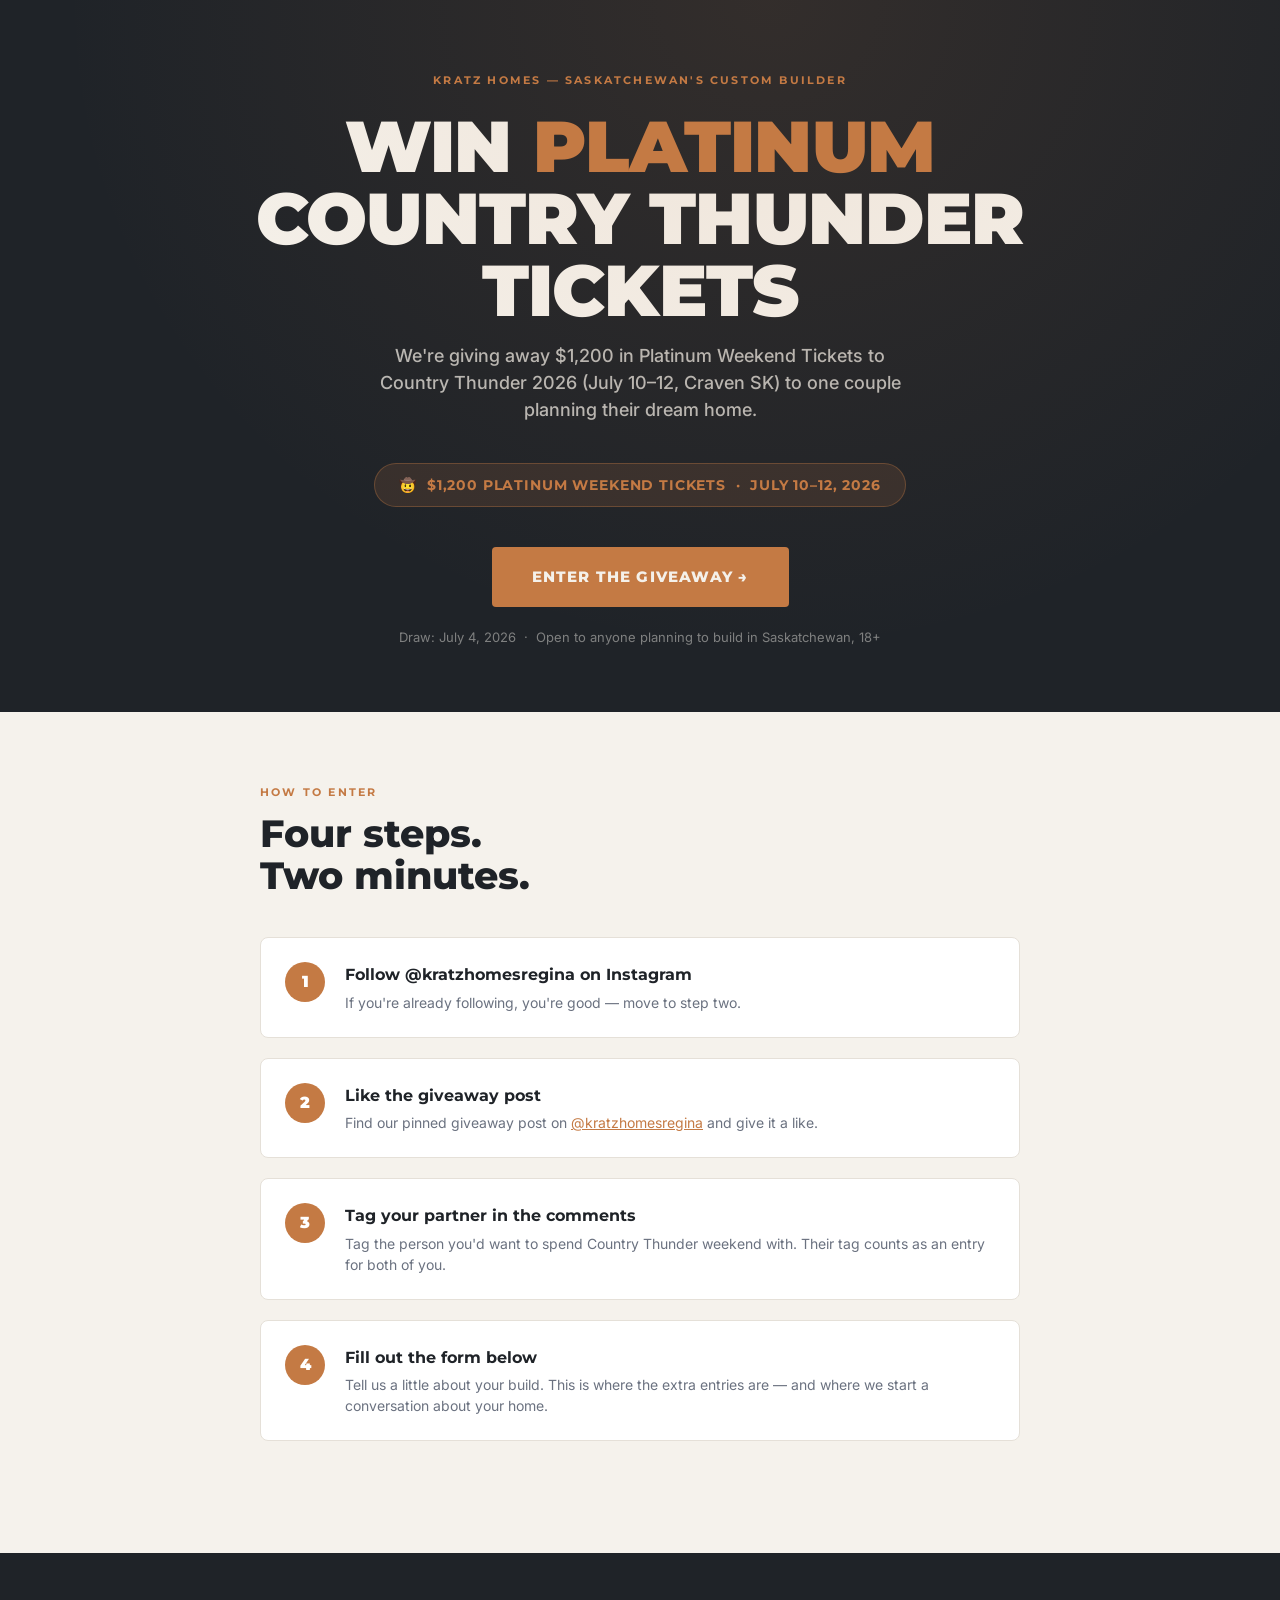
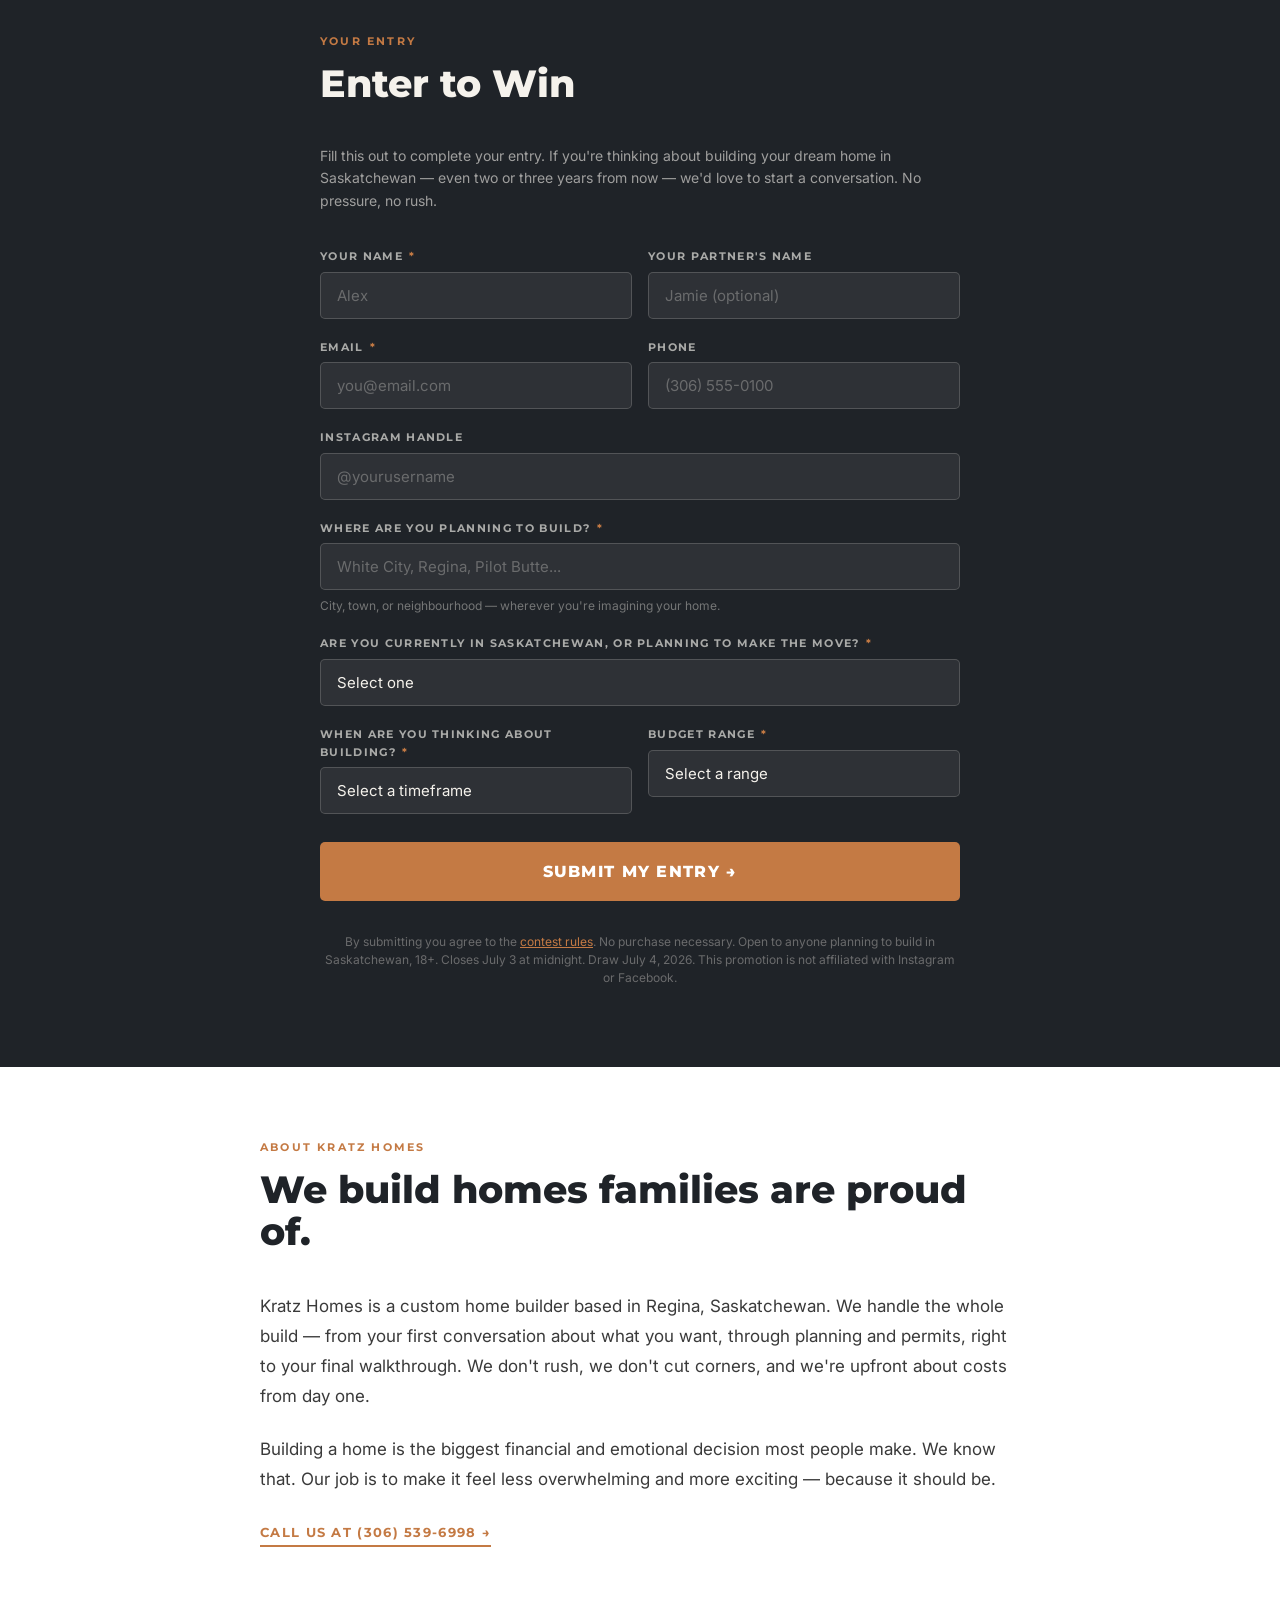
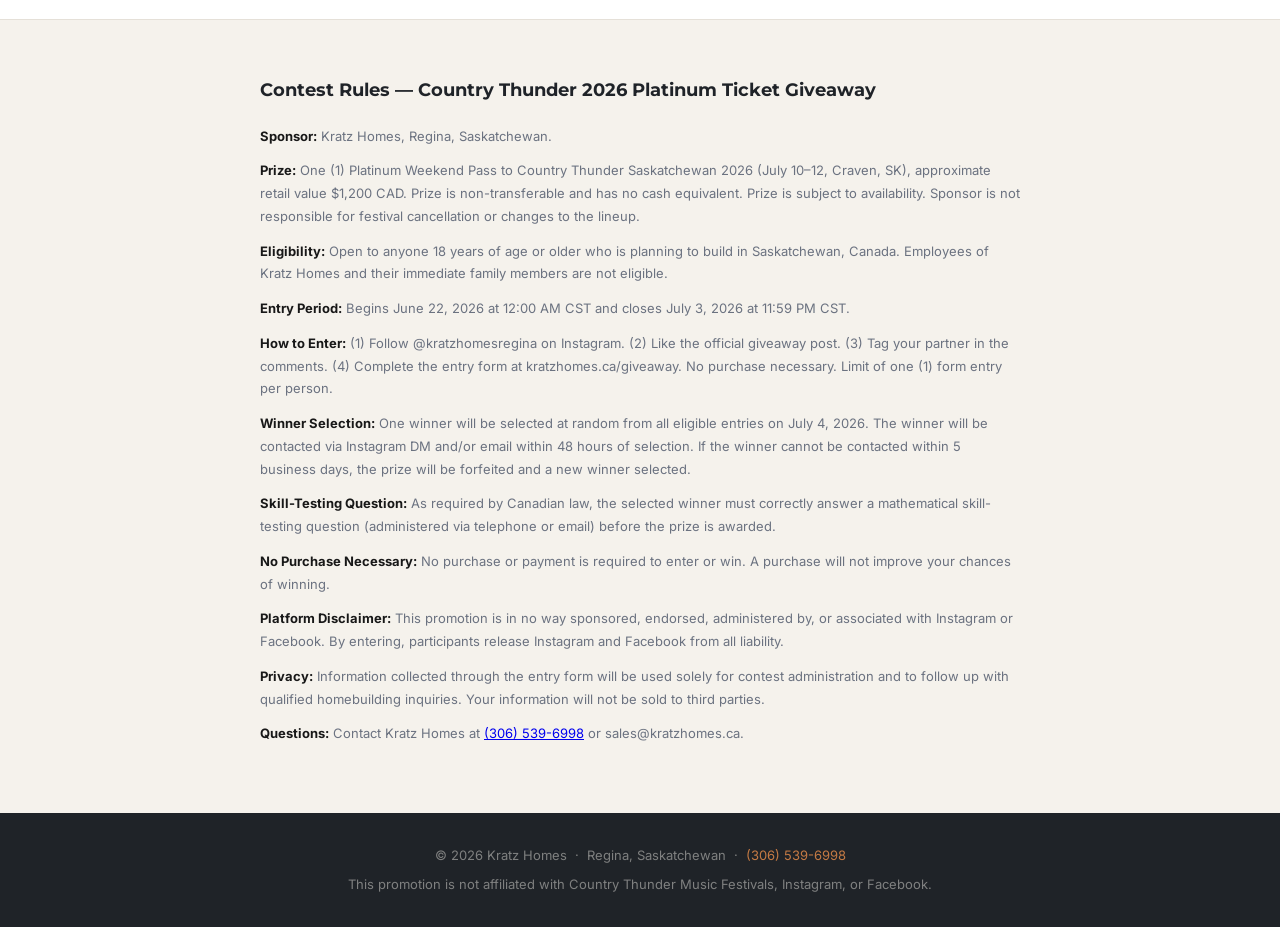
==== commit a99c17d2: "feat: update giveaway page with fixes and live form backend - TikTok removed from all disclaimers (P" ====
--- a/giveaway.html
+++ b/giveaway.html
@@ -3,677 +3,750 @@
 <head>
   <meta charset="UTF-8">
   <meta name="viewport" content="width=device-width, initial-scale=1.0">
-  <title>Country Thunder Giveaway — Official Contest Rules | Kratz Homes</title>
-  <meta name="description" content="Official contest rules for the Kratz Homes Country Thunder 2026 Platinum Ticket Giveaway. Enter for a chance to win two Platinum Weekend Passes to Country Thunder Saskatchewan.">
-  <meta name="robots" content="index, follow">
-  <link rel="canonical" href="https://kratzhomes.ca/giveaway">
-
-  <!-- Open Graph -->
-  <meta property="og:type"        content="website">
-  <meta property="og:url"         content="https://kratzhomes.ca/giveaway">
-  <meta property="og:title"       content="Win Platinum Country Thunder Tickets — Kratz Homes Giveaway">
-  <meta property="og:description" content="Enter for a chance to win two Platinum Weekend Passes to Country Thunder Saskatchewan 2026. Draw July 4. Open to anyone planning to build in Saskatchewan, 18+.">
-
-  <!-- Fonts -->
-  <link rel="preconnect" href="https://fonts.googleapis.com">
-  <link rel="preconnect" href="https://fonts.gstatic.com" crossorigin>
-  <link href="https://fonts.googleapis.com/css2?family=Playfair+Display:ital,wght@0,400;0,700;1,400&family=Inter:wght@400;500;600;700&display=swap" rel="stylesheet">
-
-  <link rel="stylesheet" href="css/style.css">
-
+  <title>Win Platinum Country Thunder Tickets — Kratz Homes</title>
+  <link href="https://fonts.googleapis.com/css2?family=Montserrat:wght@400;500;600;700;800;900&family=Inter:wght@400;500;600&display=swap" rel="stylesheet">
   <style>
-    /* ── PAGE-SPECIFIC OVERRIDES ── */
-
-    .giveaway-hero {
-      padding: calc(var(--nav-h) + 80px) 0 72px;
-      background: var(--bg-dark);
+    *, *::before, *::after { box-sizing: border-box; margin: 0; padding: 0; }
+
+    :root {
+      --charcoal:  #1F2328;
+      --cream:     #F5F2EC;
+      --amber:     #C47A44;
+      --sage:      #5C6B52;
+      --soft-black: #181818;
+      --mid-gray:  #6B7280;
+      --border:    #E5E0D8;
+    }
+
+    html { scroll-behavior: smooth; }
+
+    body {
+      font-family: 'Inter', sans-serif;
+      background: var(--cream);
+      color: var(--soft-black);
+      line-height: 1.6;
+    }
+
+    /* ── HERO ── */
+    .hero {
+      background: var(--charcoal);
+      color: var(--cream);
+      padding: 72px 24px 64px;
       text-align: center;
-      border-bottom: 1px solid var(--border-dark);
-    }
-
-    .giveaway-hero .eyebrow { margin-bottom: 1.2rem; }
-
-    .giveaway-hero h1 {
-      font-size: clamp(2.4rem, 5vw, 4rem);
-      color: var(--text-light);
-      margin-bottom: 1rem;
-    }
-
-    .giveaway-hero h1 em {
-      color: var(--accent);
-      font-style: italic;
-    }
-
-    .giveaway-hero .hero-sub {
-      color: rgba(245, 242, 236, 0.7);
+      position: relative;
+      overflow: hidden;
+    }
+
+    .hero::before {
+      content: '';
+      position: absolute;
+      inset: 0;
+      background: radial-gradient(ellipse at 60% 0%, rgba(196,122,68,0.12) 0%, transparent 65%);
+      pointer-events: none;
+    }
+
+    .hero-eyebrow {
+      font-family: 'Montserrat', sans-serif;
+      font-size: 11px;
+      font-weight: 700;
+      letter-spacing: 0.2em;
+      text-transform: uppercase;
+      color: var(--amber);
+      margin-bottom: 20px;
+    }
+
+    .hero-headline {
+      font-family: 'Montserrat', sans-serif;
+      font-size: clamp(36px, 8vw, 72px);
+      font-weight: 900;
+      line-height: 1.0;
+      letter-spacing: -0.01em;
+      text-transform: uppercase;
+      color: var(--cream);
+      max-width: 820px;
+      margin: 0 auto 16px;
+    }
+
+    .hero-headline span {
+      color: var(--amber);
+    }
+
+    .hero-subhead {
+      font-size: 18px;
+      font-weight: 500;
+      color: rgba(245,242,236,0.72);
       max-width: 560px;
-      margin: 0 auto 2.4rem;
-      font-size: 1.05rem;
-    }
-
-    .prize-card {
-      background: var(--bg-mid);
-      border: 1px solid var(--border-dark);
-      border-radius: var(--radius-lg);
-      padding: 36px 40px;
-      max-width: 620px;
-      margin: 0 auto 0;
-      text-align: left;
-    }
-
-    .prize-card-label {
-      font-size: 0.68rem;
-      font-weight: 600;
-      letter-spacing: 0.15em;
-      text-transform: uppercase;
-      color: var(--accent);
-      margin-bottom: 0.6rem;
-    }
-
-    .prize-card h3 {
-      font-family: var(--font-serif);
-      font-size: 1.5rem;
-      color: var(--text-light);
-      margin-bottom: 0.5rem;
-    }
-
-    .prize-card p {
-      color: rgba(245, 242, 236, 0.65);
-      font-size: 0.95rem;
-      margin-bottom: 0;
-    }
-
-    .prize-meta {
+      margin: 0 auto 40px;
+      line-height: 1.5;
+    }
+
+    .prize-pill {
+      display: inline-flex;
+      align-items: center;
+      gap: 12px;
+      background: rgba(196,122,68,0.15);
+      border: 1px solid rgba(196,122,68,0.35);
+      border-radius: 100px;
+      padding: 10px 24px;
+      margin-bottom: 40px;
+    }
+
+    .prize-pill-text {
+      font-family: 'Montserrat', sans-serif;
+      font-size: 14px;
+      font-weight: 700;
+      letter-spacing: 0.06em;
+      text-transform: uppercase;
+      color: var(--amber);
+    }
+
+    .hero-cta {
+      display: inline-block;
+      background: var(--amber);
+      color: var(--cream);
+      font-family: 'Montserrat', sans-serif;
+      font-size: 15px;
+      font-weight: 800;
+      letter-spacing: 0.08em;
+      text-transform: uppercase;
+      padding: 18px 40px;
+      border-radius: 4px;
+      text-decoration: none;
+      transition: background 0.2s, transform 0.15s;
+    }
+
+    .hero-cta:hover {
+      background: #b06b38;
+      transform: translateY(-1px);
+    }
+
+    .hero-deadline {
+      margin-top: 20px;
+      font-size: 13px;
+      color: rgba(245,242,236,0.45);
+    }
+
+    /* ── HOW TO ENTER ── */
+    .section {
+      padding: 72px 24px;
+    }
+
+    .section-inner {
+      max-width: 760px;
+      margin: 0 auto;
+    }
+
+    .section-label {
+      font-family: 'Montserrat', sans-serif;
+      font-size: 11px;
+      font-weight: 700;
+      letter-spacing: 0.2em;
+      text-transform: uppercase;
+      color: var(--amber);
+      margin-bottom: 12px;
+    }
+
+    .section-title {
+      font-family: 'Montserrat', sans-serif;
+      font-size: clamp(26px, 5vw, 38px);
+      font-weight: 800;
+      line-height: 1.1;
+      color: var(--charcoal);
+      margin-bottom: 40px;
+    }
+
+    .steps {
+      display: grid;
+      gap: 20px;
+      margin-bottom: 40px;
+    }
+
+    .step {
       display: flex;
-      gap: 24px;
-      margin-top: 20px;
-      flex-wrap: wrap;
-    }
-
-    .prize-meta-item {
-      display: flex;
-      flex-direction: column;
-      gap: 3px;
-    }
-
-    .prize-meta-item .label {
-      font-size: 0.68rem;
-      font-weight: 600;
-      letter-spacing: 0.12em;
-      text-transform: uppercase;
-      color: var(--text-muted);
-    }
-
-    .prize-meta-item .value {
-      font-size: 0.95rem;
-      font-weight: 600;
-      color: var(--text-light);
-    }
-
-    /* ── ENTRY SECTION ── */
-
-    .entry-section {
-      padding: 80px 0;
-      background: var(--bg-dark);
-    }
-
-    .entry-grid {
-      display: grid;
-      grid-template-columns: 1fr 1fr;
-      gap: 48px;
-      align-items: start;
-    }
-
-    @media (max-width: 700px) {
-      .entry-grid { grid-template-columns: 1fr; gap: 40px; }
-    }
-
-    .entry-steps { }
-
-    .entry-steps h2 {
-      font-size: clamp(1.6rem, 3vw, 2.2rem);
-      margin-bottom: 2rem;
-    }
-
-    .step-list {
-      display: flex;
-      flex-direction: column;
       gap: 20px;
-    }
-
-    .step-item {
-      display: flex;
-      gap: 16px;
       align-items: flex-start;
+      background: #fff;
+      border: 1px solid var(--border);
+      border-radius: 8px;
+      padding: 24px;
     }
 
     .step-num {
-      width: 34px;
-      height: 34px;
+      flex-shrink: 0;
+      width: 40px;
+      height: 40px;
+      background: var(--amber);
       border-radius: 50%;
-      background: var(--accent);
-      color: white;
-      font-size: 0.85rem;
-      font-weight: 700;
       display: flex;
       align-items: center;
       justify-content: center;
-      flex-shrink: 0;
-      margin-top: 2px;
-    }
-
-    .step-text h4 {
-      font-size: 0.95rem;
+      font-family: 'Montserrat', sans-serif;
+      font-size: 16px;
+      font-weight: 900;
+      color: #fff;
+    }
+
+    .step-body h3 {
+      font-family: 'Montserrat', sans-serif;
+      font-size: 16px;
       font-weight: 700;
-      color: var(--text-light);
-      margin-bottom: 3px;
-    }
-
-    .step-text p {
-      font-size: 0.88rem;
-      color: rgba(245, 242, 236, 0.6);
+      color: var(--charcoal);
+      margin-bottom: 4px;
+    }
+
+    .step-body p {
+      font-size: 14px;
+      color: var(--mid-gray);
       line-height: 1.5;
     }
 
+    .bonus-box {
+      background: var(--charcoal);
+      color: var(--cream);
+      border-radius: 8px;
+      padding: 28px 32px;
+    }
+
+    .bonus-box h3 {
+      font-family: 'Montserrat', sans-serif;
+      font-size: 13px;
+      font-weight: 700;
+      letter-spacing: 0.15em;
+      text-transform: uppercase;
+      color: var(--amber);
+      margin-bottom: 16px;
+    }
+
+    .bonus-list {
+      list-style: none;
+      display: grid;
+      gap: 10px;
+    }
+
+    .bonus-list li {
+      display: flex;
+      justify-content: space-between;
+      font-size: 15px;
+      border-bottom: 1px solid rgba(245,242,236,0.1);
+      padding-bottom: 10px;
+    }
+
+    .bonus-list li:last-child {
+      border-bottom: none;
+      padding-bottom: 0;
+    }
+
+    .bonus-list .label { color: rgba(245,242,236,0.75); }
+    .bonus-list .value { font-weight: 600; color: var(--amber); }
+
     /* ── FORM ── */
-
-    .entry-form-wrap {
-      background: var(--bg-mid);
-      border: 1px solid var(--border-dark);
-      border-radius: var(--radius-lg);
-      padding: 36px 36px 40px;
-    }
-
-    .entry-form-wrap h3 {
-      font-family: var(--font-serif);
-      font-size: 1.4rem;
-      color: var(--text-light);
-      margin-bottom: 0.4rem;
-    }
-
-    .entry-form-wrap .form-sub {
-      font-size: 0.85rem;
-      color: var(--text-muted);
-      margin-bottom: 1.8rem;
-      line-height: 1.5;
+    .form-section {
+      background: var(--charcoal);
+      padding: 80px 24px;
+    }
+
+    .form-inner {
+      max-width: 640px;
+      margin: 0 auto;
+    }
+
+    .form-section .section-title { color: var(--cream); }
+    .form-section .section-label { color: var(--amber); }
+
+    .form-note {
+      font-size: 14px;
+      color: rgba(245,242,236,0.6);
+      margin-bottom: 36px;
+      line-height: 1.6;
+    }
+
+    .form {
+      display: grid;
+      gap: 20px;
     }
 
     .form-row {
-      margin-bottom: 16px;
-    }
-
-    .form-row label {
-      display: block;
-      font-size: 0.8rem;
-      font-weight: 600;
-      letter-spacing: 0.04em;
-      text-transform: uppercase;
-      color: var(--text-muted);
-      margin-bottom: 7px;
-    }
-
-    .form-row input,
-    .form-row select,
-    .form-row textarea {
-      width: 100%;
-      padding: 13px 16px;
-      background: var(--bg-dark);
-      border: 1px solid rgba(201, 146, 42, 0.18);
-      border-radius: 8px;
-      color: var(--text-light);
-      font-family: var(--font-sans);
-      font-size: 0.95rem;
-      transition: border-color 0.2s;
-      outline: none;
-    }
-
-    .form-row input:focus,
-    .form-row select:focus,
-    .form-row textarea:focus {
-      border-color: var(--accent);
-    }
-
-    .form-row input::placeholder,
-    .form-row textarea::placeholder {
-      color: rgba(245, 242, 236, 0.28);
-    }
-
-    .form-row select option {
-      background: var(--bg-dark);
-      color: var(--text-light);
-    }
-
-    .form-row textarea {
-      resize: vertical;
-      min-height: 80px;
-    }
-
-    .form-check {
-      display: flex;
-      align-items: flex-start;
-      gap: 10px;
-      margin-bottom: 20px;
-      margin-top: 4px;
-    }
-
-    .form-check input[type="checkbox"] {
-      width: 16px;
-      height: 16px;
-      flex-shrink: 0;
-      margin-top: 3px;
-      accent-color: var(--accent);
-    }
-
-    .form-check label {
-      font-size: 0.82rem;
-      color: rgba(245, 242, 236, 0.6);
-      line-height: 1.5;
-      cursor: pointer;
-    }
-
-    .form-check label a {
-      color: var(--accent);
-      text-decoration: underline;
-    }
-
-    .form-submit {
-      width: 100%;
-      padding: 15px 24px;
-      background: var(--accent);
-      color: white;
-      border-radius: 8px;
-      font-family: var(--font-sans);
-      font-size: 0.95rem;
-      font-weight: 700;
-      letter-spacing: 0.02em;
-      cursor: pointer;
-      border: none;
-      transition: background 0.2s, transform 0.15s;
-    }
-
-    .form-submit:hover {
-      background: var(--accent-dark);
-      transform: translateY(-1px);
-    }
-
-    .form-disclaimer {
-      font-size: 0.76rem;
-      color: var(--text-muted);
-      text-align: center;
-      margin-top: 14px;
-      line-height: 1.5;
-    }
-
-    /* ── RULES SECTION ── */
-
-    .rules-section {
-      padding: 80px 0 100px;
-      background: var(--bg-mid);
-      border-top: 1px solid var(--border-dark);
-    }
-
-    .rules-section h2 {
-      font-size: clamp(1.6rem, 3vw, 2.2rem);
-      margin-bottom: 2.4rem;
-    }
-
-    .rules-block {
+      display: grid;
+      grid-template-columns: 1fr 1fr;
+      gap: 16px;
+    }
+
+    @media (max-width: 540px) {
+      .form-row { grid-template-columns: 1fr; }
+    }
+
+    .field {
       display: flex;
       flex-direction: column;
-      gap: 36px;
-    }
-
-    .rule {
-      padding-bottom: 36px;
-      border-bottom: 1px solid var(--border-dark);
-    }
-
-    .rule:last-child {
-      border-bottom: none;
-      padding-bottom: 0;
-    }
-
-    .rule h4 {
-      font-size: 0.72rem;
+      gap: 6px;
+    }
+
+    .field label {
+      font-family: 'Montserrat', sans-serif;
+      font-size: 11px;
       font-weight: 700;
-      letter-spacing: 0.14em;
-      text-transform: uppercase;
-      color: var(--accent);
-      margin-bottom: 0.75rem;
-    }
-
-    .rule p,
-    .rule ul {
-      font-size: 0.95rem;
-      color: rgba(245, 242, 236, 0.72);
+      letter-spacing: 0.12em;
+      text-transform: uppercase;
+      color: rgba(245,242,236,0.65);
+    }
+
+    .field label .req { color: var(--amber); margin-left: 2px; }
+
+    .field input,
+    .field select {
+      background: rgba(245,242,236,0.07);
+      border: 1px solid rgba(245,242,236,0.18);
+      border-radius: 5px;
+      padding: 13px 16px;
+      font-family: 'Inter', sans-serif;
+      font-size: 15px;
+      color: var(--cream);
+      outline: none;
+      transition: border-color 0.2s;
+      -webkit-appearance: none;
+      appearance: none;
+    }
+
+    .field input::placeholder { color: rgba(245,242,236,0.3); }
+
+    .field input:focus,
+    .field select:focus { border-color: var(--amber); }
+
+    .field select option { background: var(--charcoal); color: var(--cream); }
+
+    .field-hint {
+      font-size: 12px;
+      color: rgba(245,242,236,0.4);
+    }
+
+    .submit-btn {
+      width: 100%;
+      background: var(--amber);
+      color: #fff;
+      font-family: 'Montserrat', sans-serif;
+      font-size: 16px;
+      font-weight: 800;
+      letter-spacing: 0.08em;
+      text-transform: uppercase;
+      padding: 20px;
+      border: none;
+      border-radius: 5px;
+      cursor: pointer;
+      transition: background 0.2s, transform 0.15s;
+      margin-top: 8px;
+    }
+
+    .submit-btn:hover { background: #b06b38; transform: translateY(-1px); }
+
+    .submit-disclaimer {
+      font-size: 12px;
+      color: rgba(245,242,236,0.35);
+      text-align: center;
+      margin-top: 12px;
+      line-height: 1.5;
+    }
+
+    /* ── ABOUT KRATZ ── */
+    .about-section {
+      padding: 72px 24px;
+      background: #fff;
+    }
+
+    .about-inner {
+      max-width: 760px;
+      margin: 0 auto;
+    }
+
+    .about-text {
+      font-size: 17px;
       line-height: 1.75;
-    }
-
-    .rule ul {
-      padding-left: 20px;
-      list-style: disc;
-    }
-
-    .rule ul li { margin-bottom: 6px; }
-
-    .rule strong {
-      color: var(--text-light);
-      font-weight: 600;
-    }
-
-    .no-purchase-banner {
-      background: rgba(201, 146, 42, 0.1);
-      border: 1px solid rgba(201, 146, 42, 0.3);
-      border-radius: var(--radius);
-      padding: 20px 24px;
-      margin-bottom: 36px;
+      color: #3a3a3a;
+      margin-bottom: 24px;
+    }
+
+    .about-cta {
+      display: inline-block;
+      font-family: 'Montserrat', sans-serif;
+      font-size: 13px;
+      font-weight: 700;
+      letter-spacing: 0.1em;
+      text-transform: uppercase;
+      color: var(--amber);
+      text-decoration: none;
+      border-bottom: 2px solid var(--amber);
+      padding-bottom: 2px;
+    }
+
+    /* ── RULES ── */
+    .rules-section {
+      background: var(--cream);
+      padding: 56px 24px;
+      border-top: 1px solid var(--border);
+    }
+
+    .rules-inner {
+      max-width: 760px;
+      margin: 0 auto;
+    }
+
+    .rules-title {
+      font-family: 'Montserrat', sans-serif;
+      font-size: 18px;
+      font-weight: 700;
+      color: var(--charcoal);
+      margin-bottom: 20px;
+    }
+
+    .rules-body {
+      font-size: 13px;
+      color: var(--mid-gray);
+      line-height: 1.75;
+    }
+
+    .rules-body p { margin-bottom: 12px; }
+    .rules-body strong { color: var(--soft-black); }
+
+    /* ── FOOTER ── */
+    footer {
+      background: var(--charcoal);
+      color: rgba(245,242,236,0.45);
       text-align: center;
-    }
-
-    .no-purchase-banner p {
-      font-size: 0.95rem;
-      font-weight: 600;
-      color: var(--accent);
-      margin: 0;
+      padding: 32px 24px;
+      font-size: 13px;
+    }
+
+    footer a { color: var(--amber); text-decoration: none; }
+
+    /* ── SUCCESS STATE ── */
+    .success-state {
+      display: none;
+      text-align: center;
+      padding: 40px 0;
+    }
+
+    .success-state .checkmark {
+      width: 64px;
+      height: 64px;
+      background: var(--amber);
+      border-radius: 50%;
+      display: flex;
+      align-items: center;
+      justify-content: center;
+      margin: 0 auto 24px;
+      font-size: 28px;
+    }
+
+    .success-state h2 {
+      font-family: 'Montserrat', sans-serif;
+      font-size: 28px;
+      font-weight: 800;
+      color: var(--cream);
+      margin-bottom: 12px;
+    }
+
+    .success-state p {
+      color: rgba(245,242,236,0.65);
+      font-size: 16px;
+      max-width: 440px;
+      margin: 0 auto;
+      line-height: 1.6;
     }
   </style>
 </head>
 <body>
 
-<!-- ─── NAV ─────────────────────────────────────────────────────────────────── -->
-<nav id="nav">
-  <div class="nav-inner">
-    <a href="index.html" class="nav-logo">
-      <img src="images/logo-pyramid.png" alt="Kratz Homes" class="nav-logo-img">
-      <div class="nav-logo-text">
-        <span class="nav-logo-primary" style="color:white">Kratz</span>
-        <span class="nav-logo-secondary" style="color:white">Homes and Developments</span>
-      </div>
-    </a>
-    <ul class="nav-links">
-      <li><a href="about.html">About</a></li>
-      <li><a href="services.html">Services</a></li>
-      <li><a href="projects.html">Projects</a></li>
-      <li><a href="contact.html" class="btn btn--primary nav-cta">Start Your Build</a></li>
-    </ul>
-    <button class="hamburger" id="hamburger" aria-label="Menu">
-      <span></span><span></span><span></span>
-    </button>
+<!-- ══════════════════════════════════
+     HERO
+════════════════════════════════════ -->
+<section class="hero">
+  <div class="hero-eyebrow">Kratz Homes — Saskatchewan's Custom Builder</div>
+
+  <h1 class="hero-headline">
+    Win <span>Platinum</span><br>Country Thunder<br>Tickets
+  </h1>
+
+  <p class="hero-subhead">
+    We're giving away $1,200 in Platinum Weekend Tickets to Country Thunder 2026 (July 10–12, Craven SK) to one couple planning their dream home.
+  </p>
+
+  <div class="prize-pill">
+    <span class="prize-pill-text">🤠 &nbsp;$1,200 Platinum Weekend Tickets &nbsp;·&nbsp; July 10–12, 2026</span>
   </div>
-</nav>
-<div class="mobile-menu" id="mobileMenu">
-  <a href="about.html">About</a>
-  <a href="services.html">Services</a>
-  <a href="projects.html">Projects</a>
-  <a href="contact.html" class="btn btn--primary">Start Your Build</a>
-</div>
-
-<!-- ─── HERO ─────────────────────────────────────────────────────────────────── -->
-<section class="giveaway-hero">
-  <div class="container">
-    <div class="eyebrow">Country Thunder Saskatchewan 2026 · July 10–12, Craven SK</div>
-    <h1>Win <em>Platinum</em><br>Country Thunder Tickets</h1>
-    <p class="hero-sub">Kratz Homes is sending one couple to Country Thunder 2026. Two Platinum Weekend Passes. $1,200 value. Enter below — no purchase necessary.</p>
-
-    <div class="prize-card">
-      <div class="prize-card-label">The Prize</div>
-      <h3>Two Platinum Weekend Passes</h3>
-      <p>Country Thunder Saskatchewan 2026 — July 10, 11 &amp; 12 at Craven, SK. Full weekend access. Approximate retail value: $1,200 CAD.</p>
-      <div class="prize-meta">
-        <div class="prize-meta-item">
-          <span class="label">Draw Date</span>
-          <span class="value">July 4, 2026</span>
-        </div>
-        <div class="prize-meta-item">
-          <span class="label">Entries Close</span>
-          <span class="value">July 3 at 11:59 PM CST</span>
-        </div>
-        <div class="prize-meta-item">
-          <span class="label">Open To</span>
-          <span class="value">Canadian Residents 18+</span>
-        </div>
-      </div>
+
+  <br>
+  <a href="#enter" class="hero-cta">Enter the Giveaway →</a>
+
+  <p class="hero-deadline">Draw: July 4, 2026 &nbsp;·&nbsp; Open to anyone planning to build in Saskatchewan, 18+</p>
+</section>
+
+
+<!-- ══════════════════════════════════
+     HOW TO ENTER
+════════════════════════════════════ -->
+<section class="section">
+  <div class="section-inner">
+    <div class="section-label">How to Enter</div>
+    <h2 class="section-title">Four steps.<br>Two minutes.</h2>
+
+    <div class="steps">
+      <div class="step">
+        <div class="step-num">1</div>
+        <div class="step-body">
+          <h3>Follow @kratzhomesregina on Instagram</h3>
+          <p>If you're already following, you're good — move to step two.</p>
+        </div>
+      </div>
+      <div class="step">
+        <div class="step-num">2</div>
+        <div class="step-body">
+          <h3>Like the giveaway post</h3>
+          <p>Find our pinned giveaway post on <a href="https://www.instagram.com/kratzhomesregina" target="_blank" rel="noopener noreferrer" style="color: var(--amber);">@kratzhomesregina</a> and give it a like.</p>
+        </div>
+      </div>
+      <div class="step">
+        <div class="step-num">3</div>
+        <div class="step-body">
+          <h3>Tag your partner in the comments</h3>
+          <p>Tag the person you'd want to spend Country Thunder weekend with. Their tag counts as an entry for both of you.</p>
+        </div>
+      </div>
+      <div class="step">
+        <div class="step-num">4</div>
+        <div class="step-body">
+          <h3>Fill out the form below</h3>
+          <p>Tell us a little about your build. This is where the extra entries are — and where we start a conversation about your home.</p>
+        </div>
+      </div>
+    </div>
+
+  </div>
+</section>
+
+
+<!-- ══════════════════════════════════
+     FORM
+════════════════════════════════════ -->
+<section class="form-section" id="enter">
+  <div class="form-inner">
+    <div class="section-label">Your Entry</div>
+    <h2 class="section-title">Enter to Win</h2>
+
+    <p class="form-note">
+      Fill this out to complete your entry. If you're thinking about building your dream home in Saskatchewan — even two or three years from now — we'd love to start a conversation. No pressure, no rush.
+    </p>
+
+    <!-- ─ FORM ─ -->
+    <form
+      id="giveawayForm"
+      class="form"
+      method="POST"
+      action="https://social-done-for-you-production.up.railway.app/api/giveaway/alex-construction"
+    >
+      <!-- Hidden fields for GHL tagging -->
+      <input type="hidden" name="campaign" value="country-thunder-2026">
+      <input type="hidden" name="source" value="landing-page">
+      <input type="hidden" name="ghl_tag" value="SDFY — Country Thunder 2026">
+
+      <div class="form-row">
+        <div class="field">
+          <label for="first_name">Your Name <span class="req">*</span></label>
+          <input type="text" id="first_name" name="first_name" placeholder="Alex" required autocomplete="given-name">
+        </div>
+        <div class="field">
+          <label for="partner_name">Your Partner's Name</label>
+          <input type="text" id="partner_name" name="partner_name" placeholder="Jamie (optional)">
+        </div>
+      </div>
+
+      <div class="form-row">
+        <div class="field">
+          <label for="email">Email <span class="req">*</span></label>
+          <input type="email" id="email" name="email" placeholder="you@email.com" required autocomplete="email">
+        </div>
+        <div class="field">
+          <label for="phone">Phone</label>
+          <input type="tel" id="phone" name="phone" placeholder="(306) 555-0100" autocomplete="tel">
+        </div>
+      </div>
+
+      <div class="field">
+        <label for="instagram">Instagram Handle</label>
+        <input type="text" id="instagram" name="instagram_handle" placeholder="@yourusername">
+      </div>
+
+      <div class="field">
+        <label for="build_location">Where Are You Planning to Build? <span class="req">*</span></label>
+        <input type="text" id="build_location" name="build_location" placeholder="White City, Regina, Pilot Butte..." required>
+        <span class="field-hint">City, town, or neighbourhood — wherever you're imagining your home.</span>
+      </div>
+
+      <div class="field">
+        <label for="relocation_status">Are You Currently in Saskatchewan, or Planning to Make the Move? <span class="req">*</span></label>
+        <select id="relocation_status" name="relocation_status" required>
+          <option value="" disabled selected>Select one</option>
+          <option value="currently_in_sk">Currently living in Saskatchewan</option>
+          <option value="planning_to_relocate">Planning to move to Saskatchewan</option>
+        </select>
+      </div>
+
+      <div class="form-row">
+        <div class="field">
+          <label for="build_timeline">When Are You Thinking About Building? <span class="req">*</span></label>
+          <select id="build_timeline" name="build_timeline" required>
+            <option value="" disabled selected>Select a timeframe</option>
+            <option value="under_6_months">Ready now — under 6 months</option>
+            <option value="6_to_12_months">6 to 12 months</option>
+            <option value="12_to_24_months">1 to 2 years out</option>
+            <option value="just_exploring">Just exploring for now</option>
+          </select>
+        </div>
+        <div class="field">
+          <label for="budget">Budget Range <span class="req">*</span></label>
+          <select id="budget" name="budget" required>
+            <option value="" disabled selected>Select a range</option>
+            <option value="over_350k">$350,000 or more</option>
+            <option value="300k_to_350k">$300,000 – $349,999</option>
+            <option value="250k_to_300k">$250,000 – $299,999</option>
+            <option value="under_250k">Under $250,000</option>
+            <option value="not_sure">Not sure yet</option>
+          </select>
+        </div>
+      </div>
+
+
+      <button type="submit" class="submit-btn">Submit My Entry →</button>
+
+      <p class="submit-disclaimer">
+        By submitting you agree to the <a href="#rules" style="color: var(--amber);">contest rules</a>. No purchase necessary. Open to anyone planning to build in Saskatchewan, 18+. Closes July 3 at midnight. Draw July 4, 2026. This promotion is not affiliated with Instagram or Facebook.
+      </p>
+    </form>
+
+    <!-- Success state (shown after JS submit) -->
+    <div class="success-state" id="successState">
+      <div class="checkmark">✓</div>
+      <h2>You're In!</h2>
+      <p>
+        Your entry is confirmed. The draw is July 4, 2026 — we'll reach out to the winner directly. In the meantime, follow <a href="https://www.instagram.com/kratzhomesregina" target="_blank" rel="noopener noreferrer" style="color: var(--amber);">@kratzhomesregina</a> to stay in the loop.
+      </p>
     </div>
   </div>
 </section>
 
-<!-- ─── ENTRY SECTION ─────────────────────────────────────────────────────────── -->
-<section class="entry-section">
-  <div class="container">
-    <div class="entry-grid">
-
-      <div class="entry-steps">
-        <div class="eyebrow">How to Enter</div>
-        <h2>Four Steps.<br>Two Tickets.</h2>
-        <div class="step-list">
-          <div class="step-item">
-            <div class="step-num">1</div>
-            <div class="step-text">
-              <h4>Follow @kratzhomesregina on Instagram</h4>
-              <p>Follow our account to be eligible for the draw.</p>
-            </div>
-          </div>
-          <div class="step-item">
-            <div class="step-num">2</div>
-            <div class="step-text">
-              <h4>Like the giveaway post</h4>
-              <p>Like the giveaway post on our Instagram feed.</p>
-            </div>
-          </div>
-          <div class="step-item">
-            <div class="step-num">3</div>
-            <div class="step-text">
-              <h4>Tag your partner in the comments</h4>
-              <p>Tag the person you'd bring and tell us which neighbourhood in Saskatchewan you'd build your dream home.</p>
-            </div>
-          </div>
-          <div class="step-item">
-            <div class="step-num">4</div>
-            <div class="step-text">
-              <h4>Complete the form below</h4>
-              <p>Fill in your details. Completing this form is required to qualify for the draw.</p>
-            </div>
-          </div>
-        </div>
-
-        <div style="margin-top: 28px; padding: 18px 20px; background: rgba(201,146,42,0.08); border: 1px solid rgba(201,146,42,0.22); border-radius: 10px;">
-          <p style="font-size: 0.82rem; color: rgba(245,242,236,0.6); margin: 0; line-height: 1.6;">
-            <strong style="color: var(--accent);">Bonus entry:</strong> Reshare our giveaway post to your Instagram Story and tag @kratzhomesregina. One additional entry per account.
-          </p>
-        </div>
-      </div>
-
-      <div class="entry-form-wrap">
-        <h3>Complete Your Entry</h3>
-        <p class="form-sub">All fields required. Your information is used only for this contest. See privacy note below.</p>
-
-        <form id="giveawayForm" action="#" method="POST">
-          <div class="form-row">
-            <label for="firstName">First Name</label>
-            <input type="text" id="firstName" name="firstName" placeholder="Alex" required>
-          </div>
-          <div class="form-row">
-            <label for="lastName">Last Name</label>
-            <input type="text" id="lastName" name="lastName" placeholder="Smith" required>
-          </div>
-          <div class="form-row">
-            <label for="email">Email Address</label>
-            <input type="email" id="email" name="email" placeholder="you@example.com" required>
-          </div>
-          <div class="form-row">
-            <label for="phone">Phone Number</label>
-            <input type="tel" id="phone" name="phone" placeholder="306-555-0100">
-          </div>
-          <div class="form-row">
-            <label for="instagram">Instagram Handle</label>
-            <input type="text" id="instagram" name="instagram" placeholder="@yourusername" required>
-          </div>
-          <div class="form-row">
-            <label for="neighbourhood">Where would you build your dream home in Saskatchewan?</label>
-            <input type="text" id="neighbourhood" name="neighbourhood" placeholder="e.g. White City, Pilot Butte, Cathedral..." required>
-          </div>
-          <div class="form-row">
-            <label for="buildTimeline">When are you thinking about building?</label>
-            <select id="buildTimeline" name="buildTimeline" required>
-              <option value="" disabled selected>Select a timeframe</option>
-              <option value="within-1-year">Within the next year</option>
-              <option value="1-2-years">1–2 years</option>
-              <option value="2-5-years">2–5 years</option>
-              <option value="exploring">Just exploring for now</option>
-              <option value="relocating">Planning to relocate to Saskatchewan</option>
-            </select>
-          </div>
-
-          <div class="form-check">
-            <input type="checkbox" id="rules" name="rules" required>
-            <label for="rules">I have read and agree to the <a href="#contest-rules">Official Contest Rules</a> below and confirm I am a Canadian resident aged 18 or older.</label>
-          </div>
-
-          <div class="form-check">
-            <input type="checkbox" id="comms" name="comms">
-            <label for="comms">I'm open to hearing from Kratz Homes about custom home building in Saskatchewan. (Optional — does not affect entry.)</label>
-          </div>
-
-          <button type="submit" class="form-submit">Submit My Entry</button>
-          <p class="form-disclaimer">No purchase necessary. Entries close July 3, 2026 at 11:59 PM CST. One entry per person. Draw July 4, 2026.</p>
-        </form>
-      </div>
-
+
+<!-- ══════════════════════════════════
+     ABOUT KRATZ HOMES
+════════════════════════════════════ -->
+<section class="about-section">
+  <div class="about-inner">
+    <div class="section-label">About Kratz Homes</div>
+    <h2 class="section-title" style="color: var(--charcoal);">We build homes families are proud of.</h2>
+
+    <p class="about-text">
+      Kratz Homes is a custom home builder based in Regina, Saskatchewan. We handle the whole build — from your first conversation about what you want, through planning and permits, right to your final walkthrough. We don't rush, we don't cut corners, and we're upfront about costs from day one.
+    </p>
+    <p class="about-text">
+      Building a home is the biggest financial and emotional decision most people make. We know that. Our job is to make it feel less overwhelming and more exciting — because it should be.
+    </p>
+
+    <a href="tel:+13065396998" class="about-cta">Call us at (306) 539-6998 →</a>
+  </div>
+</section>
+
+
+<!-- ══════════════════════════════════
+     CONTEST RULES
+════════════════════════════════════ -->
+<section class="rules-section" id="rules">
+  <div class="rules-inner">
+    <div class="rules-title">Contest Rules — Country Thunder 2026 Platinum Ticket Giveaway</div>
+    <div class="rules-body">
+      <p><strong>Sponsor:</strong> Kratz Homes, Regina, Saskatchewan.</p>
+
+      <p><strong>Prize:</strong> One (1) Platinum Weekend Pass to Country Thunder Saskatchewan 2026 (July 10–12, Craven, SK), approximate retail value $1,200 CAD. Prize is non-transferable and has no cash equivalent. Prize is subject to availability. Sponsor is not responsible for festival cancellation or changes to the lineup.</p>
+
+      <p><strong>Eligibility:</strong> Open to anyone 18 years of age or older who is planning to build in Saskatchewan, Canada. Employees of Kratz Homes and their immediate family members are not eligible.</p>
+
+      <p><strong>Entry Period:</strong> Begins June 22, 2026 at 12:00 AM CST and closes July 3, 2026 at 11:59 PM CST.</p>
+
+      <p><strong>How to Enter:</strong> (1) Follow @kratzhomesregina on Instagram. (2) Like the official giveaway post. (3) Tag your partner in the comments. (4) Complete the entry form at kratzhomes.ca/giveaway. No purchase necessary. Limit of one (1) form entry per person.</p>
+
+      <p><strong>Winner Selection:</strong> One winner will be selected at random from all eligible entries on July 4, 2026. The winner will be contacted via Instagram DM and/or email within 48 hours of selection. If the winner cannot be contacted within 5 business days, the prize will be forfeited and a new winner selected.</p>
+
+      <p><strong>Skill-Testing Question:</strong> As required by Canadian law, the selected winner must correctly answer a mathematical skill-testing question (administered via telephone or email) before the prize is awarded.</p>
+
+      <p><strong>No Purchase Necessary:</strong> No purchase or payment is required to enter or win. A purchase will not improve your chances of winning.</p>
+
+      <p><strong>Platform Disclaimer:</strong> This promotion is in no way sponsored, endorsed, administered by, or associated with Instagram or Facebook. By entering, participants release Instagram and Facebook from all liability.</p>
+
+      <p><strong>Privacy:</strong> Information collected through the entry form will be used solely for contest administration and to follow up with qualified homebuilding inquiries. Your information will not be sold to third parties.</p>
+
+      <p><strong>Questions:</strong> Contact Kratz Homes at <a href="tel:+13065396998">(306) 539-6998</a> or sales@kratzhomes.ca.</p>
     </div>
   </div>
 </section>
 
-<!-- ─── OFFICIAL RULES ─────────────────────────────────────────────────────────── -->
-<section class="rules-section" id="contest-rules">
-  <div class="container--narrow">
-
-    <div class="eyebrow">Legal</div>
-    <h2>Official Contest Rules</h2>
-
-    <div class="no-purchase-banner">
-      <p>NO PURCHASE NECESSARY. A purchase does not increase your chances of winning.</p>
-    </div>
-
-    <div class="rules-block">
-
-      <div class="rule">
-        <h4>1. Sponsor</h4>
-        <p>This contest is sponsored by <strong>Kratz Homes and Developments</strong>, Regina, Saskatchewan, Canada ("Sponsor"). This promotion is in no way sponsored, endorsed, administered by, or associated with Instagram or Facebook.</p>
-      </div>
-
-      <div class="rule">
-        <h4>2. Contest Period</h4>
-        <p>The contest begins on <strong>June 23, 2026</strong> and all entries must be received by <strong>11:59 PM Central Standard Time (CST) on July 3, 2026</strong> ("Entry Deadline"). Entries received after this time will not be eligible.</p>
-      </div>
-
-      <div class="rule">
-        <h4>3. Eligibility</h4>
-        <p>Open to <strong>Canadian residents who are 18 years of age or older</strong> at the time of entry and who are planning to build or are considering building a residential home in Saskatchewan. Employees of Kratz Homes and Developments and their immediate family members are not eligible. Void where prohibited by law.</p>
-      </div>
-
-      <div class="rule">
-        <h4>4. How to Enter</h4>
-        <p>To enter, you must complete <strong>all four of the following steps</strong> during the Contest Period:</p>
-        <ul>
-          <li>Follow @kratzhomesregina on Instagram</li>
-          <li>Like the official giveaway post on the @kratzhomesregina Instagram feed</li>
-          <li>Comment on the giveaway post tagging your partner and stating which neighbourhood in Saskatchewan you would build your dream home</li>
-          <li>Complete and submit the official entry form at kratzhomes.ca/giveaway</li>
-        </ul>
-        <p style="margin-top:12px;"><strong>Bonus Entry:</strong> Reshare the official giveaway post to your Instagram Story and tag @kratzhomesregina to receive one (1) additional entry. Limit one bonus entry per person.</p>
-        <p style="margin-top:12px;"><strong>Limit:</strong> One (1) entry per person. Multiple entries will result in disqualification.</p>
-      </div>
-
-      <div class="rule">
-        <h4>5. Prize</h4>
-        <p><strong>One (1) prize</strong> consisting of two (2) Platinum Weekend Passes to Country Thunder Saskatchewan 2026, taking place July 10–12, 2026 in Craven, Saskatchewan. Approximate retail value: <strong>$1,200 CAD</strong>.</p>
-        <p style="margin-top:10px;">The prize must be accepted as awarded and is non-transferable. No cash substitute. Sponsor is not responsible for any costs associated with attending the event, including transportation, accommodation, food, or incidentals.</p>
-      </div>
-
-      <div class="rule">
-        <h4>6. Draw and Winner Selection</h4>
-        <p>One (1) winner will be selected by <strong>random draw on July 4, 2026</strong> from all eligible entries received by the Entry Deadline. The draw will be conducted by Kratz Homes and Developments at their Regina, Saskatchewan offices.</p>
-      </div>
-
-      <div class="rule">
-        <h4>7. Winner Notification and Skill-Testing Question</h4>
-        <p>The selected winner will be contacted by <strong>direct message on Instagram and by email</strong> within 48 hours of the draw. The winner must respond within <strong>72 hours</strong> of notification or an alternate winner will be selected.</p>
-        <p style="margin-top:10px;">As required by Canadian law, the winner must correctly answer a <strong>time-limited mathematical skill-testing question</strong> without assistance in order to receive the prize. Example: (4 × 6) + 12 − 8 = ? Failure to answer correctly results in forfeiture and selection of an alternate winner.</p>
-      </div>
-
-      <div class="rule">
-        <h4>8. Odds of Winning</h4>
-        <p>Odds of winning depend on the total number of eligible entries received during the Contest Period.</p>
-      </div>
-
-      <div class="rule">
-        <h4>9. General Conditions</h4>
-        <ul>
-          <li>Sponsor reserves the right to cancel, modify, or suspend the contest if fraud, technical failures, or any other factor impairs the integrity of the contest.</li>
-          <li>Entries generated by script, macro, bot, or other automated means will be disqualified.</li>
-          <li>By entering, participants grant Kratz Homes and Developments permission to use their first name, last initial, and Instagram handle for announcement purposes.</li>
-          <li>Sponsor is not responsible for late, lost, misdirected, or incomplete entries.</li>
-          <li>This contest is governed by the laws of the Province of Saskatchewan and the federal laws of Canada applicable therein.</li>
-        </ul>
-      </div>
-
-      <div class="rule">
-        <h4>10. Privacy</h4>
-        <p>Personal information collected through this contest will be used solely for the purpose of administering this contest and, if you have opted in, for sending occasional updates about custom home building in Saskatchewan from Kratz Homes and Developments. Your information will not be sold or shared with third parties. You may withdraw consent at any time by contacting us at <strong>sales@kratzhomes.ca</strong>.</p>
-      </div>
-
-      <div class="rule">
-        <h4>11. Contact</h4>
-        <p>Questions about this contest may be directed to:<br>
-        <strong>Kratz Homes and Developments</strong><br>
-        Regina, Saskatchewan<br>
-        <strong>sales@kratzhomes.ca</strong><br>
-        <strong>306-539-6998</strong></p>
-      </div>
-
-    </div>
-  </div>
-</section>
-
-<!-- ─── FOOTER ─────────────────────────────────────────────────────────────────── -->
-<footer class="footer">
-  <div class="container">
-    <div class="footer-grid">
-      <div class="footer-brand">
-        <a href="index.html" class="footer-logo-link">
-          <img src="images/logo-pyramid.png" alt="Kratz Homes" class="footer-logo-img">
-          <div class="footer-logo-text">
-            <span class="footer-logo-primary">Kratz</span>
-            <span class="footer-logo-secondary">Homes and Developments</span>
-          </div>
-        </a>
-        <p class="footer-tagline">Custom home building in Regina for 75 years.</p>
-      </div>
-      <div class="footer-links">
-        <h5>Company</h5>
-        <ul>
-          <li><a href="about.html">About</a></li>
-          <li><a href="services.html">Services</a></li>
-          <li><a href="projects.html">Projects</a></li>
-          <li><a href="contact.html">Contact</a></li>
-        </ul>
-      </div>
-      <div class="footer-links">
-        <h5>Contact</h5>
-        <ul>
-          <li><a href="tel:+13065396998">306-539-6998</a></li>
-          <li><a href="mailto:sales@kratzhomes.ca">sales@kratzhomes.ca</a></li>
-          <li>Regina, Saskatchewan</li>
-        </ul>
-      </div>
-    </div>
-    <div class="footer-bottom">
-      <p>&copy; 2026 Kratz Homes and Developments. All rights reserved.</p>
-      <p>This contest is not affiliated with Instagram or Facebook.</p>
-    </div>
-  </div>
+
+<!-- ══════════════════════════════════
+     FOOTER
+════════════════════════════════════ -->
+<footer>
+  <p>&copy; 2026 Kratz Homes &nbsp;·&nbsp; Regina, Saskatchewan &nbsp;·&nbsp; <a href="tel:+13065396998">(306) 539-6998</a></p>
+  <p style="margin-top: 8px;">This promotion is not affiliated with Country Thunder Music Festivals, Instagram, or Facebook.</p>
 </footer>
 
-<script src="js/main.js"></script>
+
+<script>
+  // Smooth scroll for hero CTA
+  document.querySelector('.hero-cta')?.addEventListener('click', function(e) {
+    e.preventDefault();
+    document.querySelector('#enter')?.scrollIntoView({ behavior: 'smooth' });
+  });
+
+  // Form submission — POST to GHL webhook, show success state
+  const form = document.getElementById('giveawayForm');
+  const successState = document.getElementById('successState');
+
+  form?.addEventListener('submit', async function(e) {
+    e.preventDefault();
+
+    const btn = form.querySelector('.submit-btn');
+    btn.textContent = 'Submitting…';
+    btn.disabled = true;
+
+    try {
+      const data = new FormData(form);
+      const body = {};
+      data.forEach((v, k) => { body[k] = v; });
+
+      // Basic client-side lead score (mirrors GHL logic — GHL is source of truth)
+      const budgetScore = {
+        'over_350k': 50, '300k_to_350k': 35, '250k_to_300k': 20,
+        'under_250k': 10, 'not_sure': 10
+      }[body.budget] || 10;
+
+      const timelineScore = {
+        'under_6_months': 50, '6_to_12_months': 40,
+        '12_to_24_months': 30, 'just_exploring': 15
+      }[body.build_timeline] || 15;
+
+      body.lead_score = budgetScore + timelineScore;
+      body.lead_tier = body.lead_score >= 90 ? 'HOT' : body.lead_score >= 70 ? 'WARM' : 'COLD';
+
+      await fetch(form.action, {
+        method: 'POST',
+        headers: { 'Content-Type': 'application/json' },
+        body: JSON.stringify(body)
+      });
+
+      form.style.display = 'none';
+      successState.style.display = 'block';
+    } catch (err) {
+      btn.textContent = 'Submit My Entry →';
+      btn.disabled = false;
+      alert('Something went wrong. Please try again or call us at (306) 539-6998.');
+    }
+  });
+</script>
+
 </body>
 </html>
